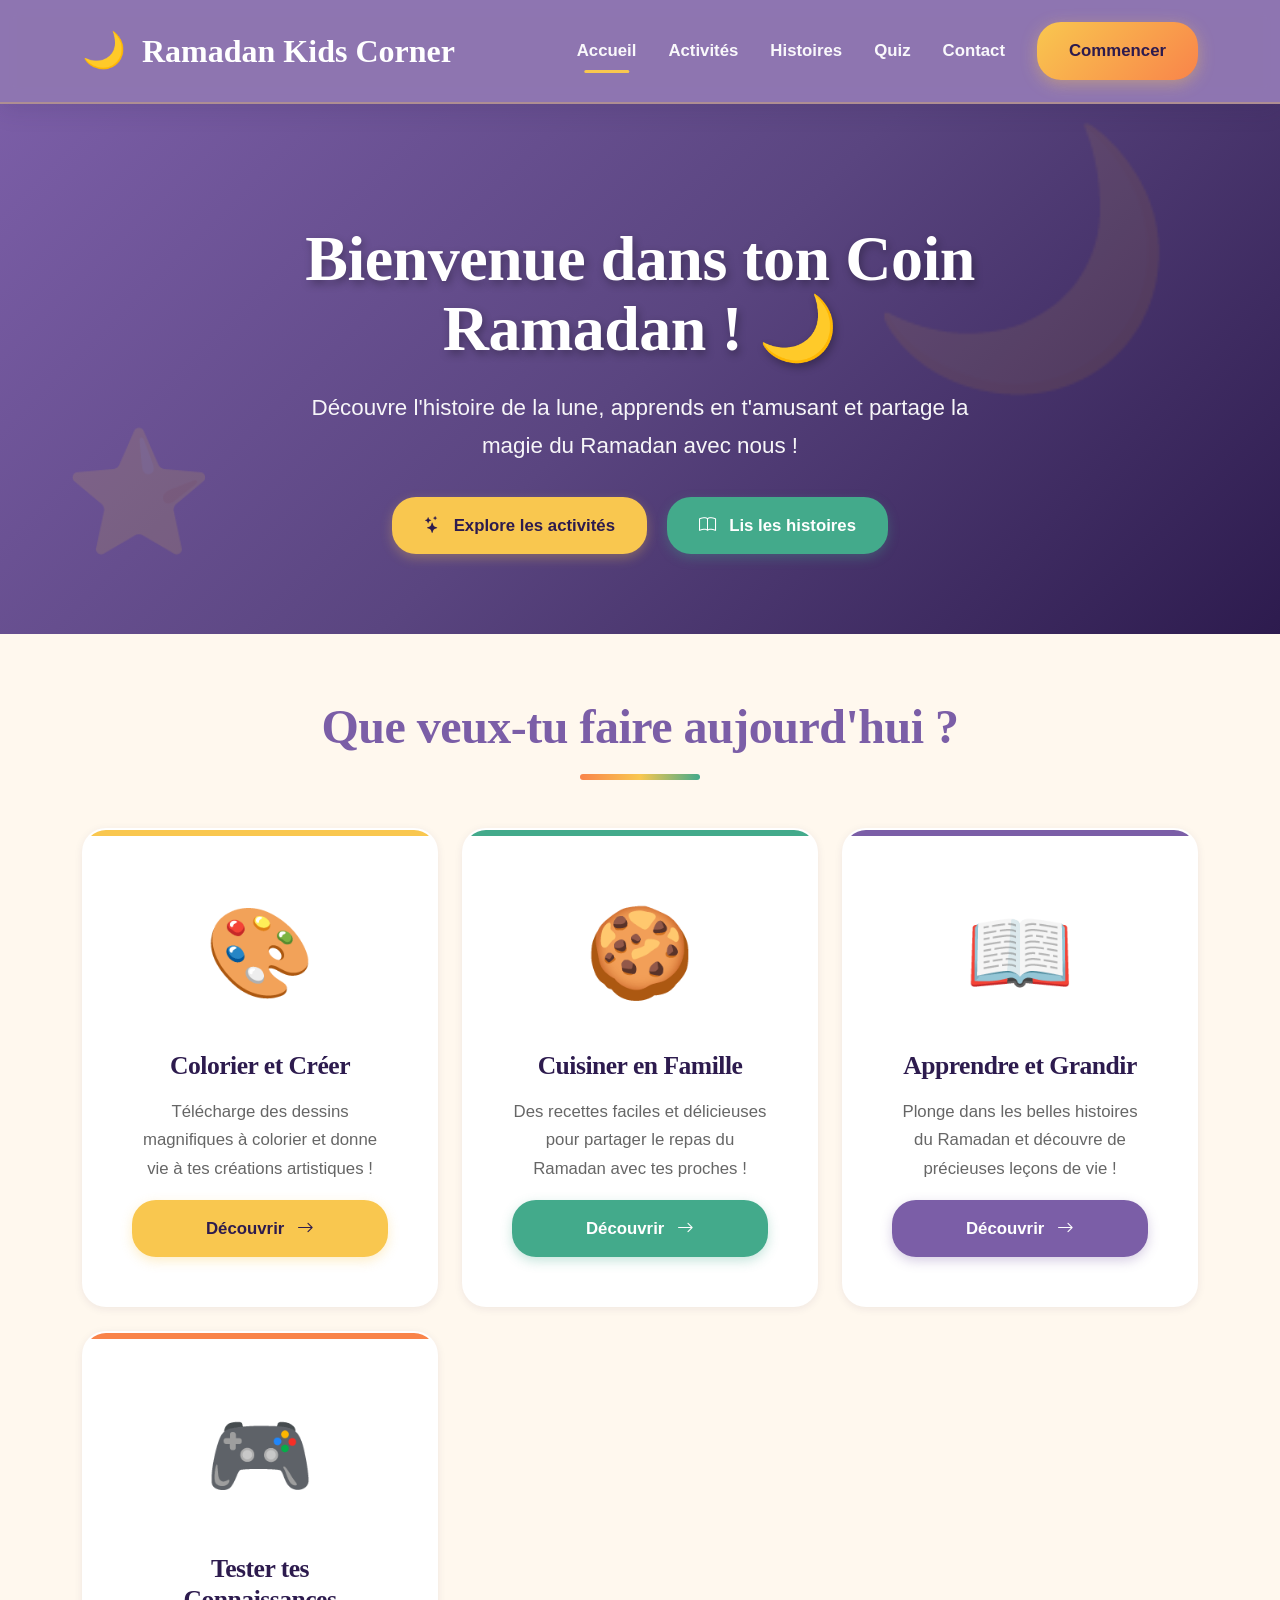
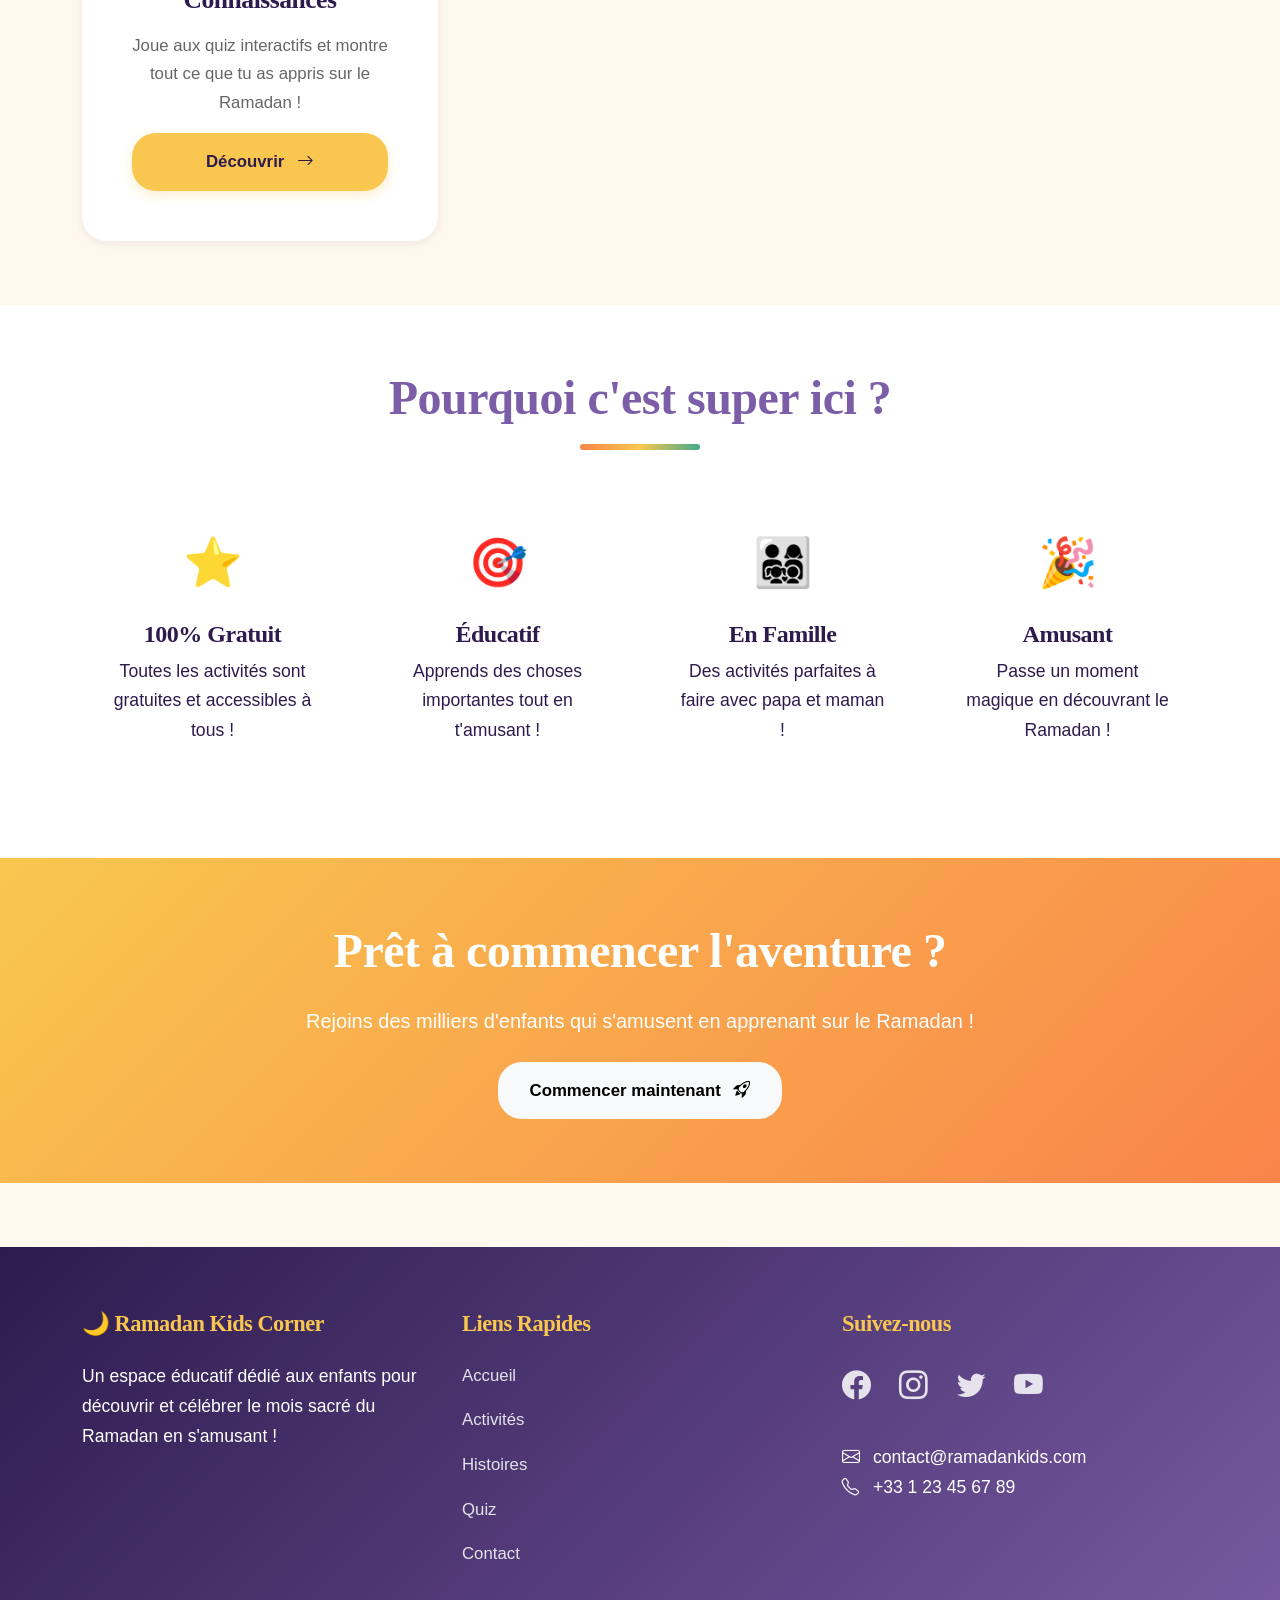
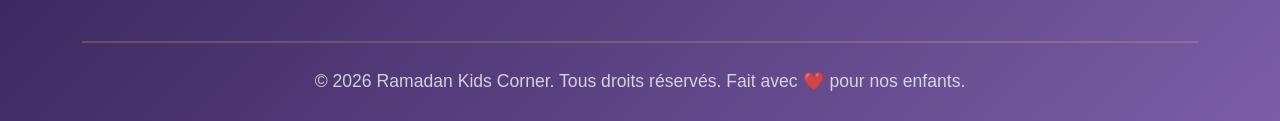
==== index.html @ 495027b8 "first commit" ====
<!DOCTYPE html>
<html lang="fr">
<head>
    <meta charset="UTF-8">
    <meta name="viewport" content="width=device-width, initial-scale=1.0">
    <meta name="description" content="Ramadan Kids Corner - Un espace éducatif pour découvrir le Ramadan en s'amusant !">
    <title>Ramadan Kids Corner - Accueil</title>
    
    <!-- Bootstrap 5 CSS -->
    <link href="https://cdn.jsdelivr.net/npm/bootstrap@5.3.2/dist/css/bootstrap.min.css" rel="stylesheet">
    
    <!-- Bootstrap Icons -->
    <link rel="stylesheet" href="https://cdn.jsdelivr.net/npm/bootstrap-icons@1.11.1/font/bootstrap-icons.css">
    
    <!-- Custom CSS -->
    <link rel="stylesheet" href="assets/css/style.css">
</head>
<body>
    
    <!-- Navigation -->
    <nav class="navbar navbar-expand-lg sticky-top">
        <div class="container">
            <a class="navbar-brand" href="index.html">
                <span>🌙</span> Ramadan Kids Corner
            </a>
            <button class="navbar-toggler" type="button" data-bs-toggle="collapse" data-bs-target="#navbarNav" 
                    aria-controls="navbarNav" aria-expanded="false" aria-label="Toggle navigation">
                <span class="navbar-toggler-icon"></span>
            </button>
            <div class="collapse navbar-collapse" id="navbarNav">
                <ul class="navbar-nav ms-auto align-items-center">
                    <li class="nav-item">
                        <a class="nav-link" href="index.html">Accueil</a>
                    </li>
                    <li class="nav-item">
                        <a class="nav-link" href="activites.html">Activités</a>
                    </li>
                    <li class="nav-item">
                        <a class="nav-link" href="histoires.html">Histoires</a>
                    </li>
                    <li class="nav-item">
                        <a class="nav-link" href="quiz.html">Quiz</a>
                    </li>
                    <li class="nav-item">
                        <a class="nav-link" href="contact.html">Contact</a>
                    </li>
                    <li class="nav-item ms-lg-3">
                        <a href="activites.html" class="btn btn-cta">Commencer</a>
                    </li>
                </ul>
            </div>
        </div>
    </nav>

    <!-- Hero Section -->
    <section class="hero-section">
        <div class="container">
            <div class="row align-items-center">
                <div class="col-lg-8 mx-auto text-center">
                    <h1 class="hero-title">Bienvenue dans ton Coin Ramadan ! 🌙</h1>
                    <p class="hero-subtitle">Découvre l'histoire de la lune, apprends en t'amusant et partage la magie du Ramadan avec nous !</p>
                    <a href="activites.html" class="btn btn-warning btn-lg me-3 mb-3">
                        <i class="bi bi-stars me-2"></i> Explore les activités
                    </a>
                    <a href="histoires.html" class="btn btn-success btn-lg mb-3">
                        <i class="bi bi-book me-2"></i> Lis les histoires
                    </a>
                </div>
            </div>
        </div>
    </section>

    <!-- Main Activities Section -->
    <section class="section">
        <div class="container">
            <h2 class="section-title">Que veux-tu faire aujourd'hui ?</h2>
            
            <div class="row g-4">
                <!-- Activity 1: Colorier -->
                <div class="col-md-4">
                    <div class="activity-card card gold">
                        <span class="icon">🎨</span>
                        <h3>Colorier et Créer</h3>
                        <p>Télécharge des dessins magnifiques à colorier et donne vie à tes créations artistiques !</p>
                        <a href="activites.html#coloriage" class="btn btn-warning mt-3">
                            Découvrir <i class="bi bi-arrow-right ms-2"></i>
                        </a>
                    </div>
                </div>

                <!-- Activity 2: Cuisiner -->
                <div class="col-md-4">
                    <div class="activity-card card green">
                        <span class="icon">🍪</span>
                        <h3>Cuisiner en Famille</h3>
                        <p>Des recettes faciles et délicieuses pour partager le repas du Ramadan avec tes proches !</p>
                        <a href="activites.html#recettes" class="btn btn-success mt-3">
                            Découvrir <i class="bi bi-arrow-right ms-2"></i>
                        </a>
                    </div>
                </div>

                <!-- Activity 3: Apprendre -->
                <div class="col-md-4">
                    <div class="activity-card card purple">
                        <span class="icon">📖</span>
                        <h3>Apprendre et Grandir</h3>
                        <p>Plonge dans les belles histoires du Ramadan et découvre de précieuses leçons de vie !</p>
                        <a href="histoires.html" class="btn btn-primary mt-3">
                            Découvrir <i class="bi bi-arrow-right ms-2"></i>
                        </a>
                    </div>
                </div>

                <!-- Activity 4: Quiz -->
                <div class="col-md-4">
                    <div class="activity-card card orange">
                        <span class="icon">🎮</span>
                        <h3>Tester tes Connaissances</h3>
                        <p>Joue aux quiz interactifs et montre tout ce que tu as appris sur le Ramadan !</p>
                        <a href="quiz.html" class="btn btn-warning mt-3">
                            Découvrir <i class="bi bi-arrow-right ms-2"></i>
                        </a>
                    </div>
                </div>
            </div>
        </div>
    </section>

    <!-- Features Section -->
    <section class="section" style="background-color: white;">
        <div class="container">
            <h2 class="section-title">Pourquoi c'est super ici ?</h2>
            
            <div class="row g-4">
                <div class="col-md-6 col-lg-3">
                    <div class="text-center p-4">
                        <div class="mb-3" style="font-size: 3rem;">⭐</div>
                        <h4>100% Gratuit</h4>
                        <p>Toutes les activités sont gratuites et accessibles à tous !</p>
                    </div>
                </div>
                <div class="col-md-6 col-lg-3">
                    <div class="text-center p-4">
                        <div class="mb-3" style="font-size: 3rem;">🎯</div>
                        <h4>Éducatif</h4>
                        <p>Apprends des choses importantes tout en t'amusant !</p>
                    </div>
                </div>
                <div class="col-md-6 col-lg-3">
                    <div class="text-center p-4">
                        <div class="mb-3" style="font-size: 3rem;">👨‍👩‍👧‍👦</div>
                        <h4>En Famille</h4>
                        <p>Des activités parfaites à faire avec papa et maman !</p>
                    </div>
                </div>
                <div class="col-md-6 col-lg-3">
                    <div class="text-center p-4">
                        <div class="mb-3" style="font-size: 3rem;">🎉</div>
                        <h4>Amusant</h4>
                        <p>Passe un moment magique en découvrant le Ramadan !</p>
                    </div>
                </div>
            </div>
        </div>
    </section>

    <!-- Call to Action -->
    <section class="section" style="background: linear-gradient(135deg, #F9C74F 0%, #F9844A 100%);">
        <div class="container">
            <div class="row">
                <div class="col-lg-8 mx-auto text-center text-white">
                    <h2 class="display-5 fw-bold mb-4">Prêt à commencer l'aventure ?</h2>
                    <p class="lead mb-4">Rejoins des milliers d'enfants qui s'amusent en apprenant sur le Ramadan !</p>
                    <a href="activites.html" class="btn btn-light btn-lg">
                        Commencer maintenant <i class="bi bi-rocket-takeoff ms-2"></i>
                    </a>
                </div>
            </div>
        </div>
    </section>

    <!-- Footer -->
    <footer class="footer">
        <div class="container">
            <div class="row">
                <div class="col-md-4 mb-4">
                    <h5>🌙 Ramadan Kids Corner</h5>
                    <p>Un espace éducatif dédié aux enfants pour découvrir et célébrer le mois sacré du Ramadan en s'amusant !</p>
                </div>
                <div class="col-md-4 mb-4">
                    <h5>Liens Rapides</h5>
                    <a href="index.html">Accueil</a>
                    <a href="activites.html">Activités</a>
                    <a href="histoires.html">Histoires</a>
                    <a href="quiz.html">Quiz</a>
                    <a href="contact.html">Contact</a>
                </div>
                <div class="col-md-4 mb-4">
                    <h5>Suivez-nous</h5>
                    <div class="social-links">
                        <a href="#" aria-label="Facebook"><i class="bi bi-facebook"></i></a>
                        <a href="#" aria-label="Instagram"><i class="bi bi-instagram"></i></a>
                        <a href="#" aria-label="Twitter"><i class="bi bi-twitter"></i></a>
                        <a href="#" aria-label="YouTube"><i class="bi bi-youtube"></i></a>
                    </div>
                    <p class="mt-3">
                        <i class="bi bi-envelope me-2"></i> contact@ramadankids.com<br>
                        <i class="bi bi-telephone me-2"></i> +33 1 23 45 67 89
                    </p>
                </div>
            </div>
            <div class="footer-bottom">
                <p class="mb-0">&copy; 2026 Ramadan Kids Corner. Tous droits réservés. Fait avec ❤️ pour nos enfants.</p>
            </div>
        </div>
    </footer>

    <!-- Bootstrap 5 JS Bundle -->
    <script src="https://cdn.jsdelivr.net/npm/bootstrap@5.3.2/dist/js/bootstrap.bundle.min.js"></script>
    
    <!-- Custom JavaScript -->
    <script src="assets/js/main.js"></script>

</body>
</html>
---- assets/css/style.css ----
/* ===============================================
   🌙 RAMADAN KIDS CORNER - PIXEL-PERFECT CSS
   Senior UI/UX Design - Modern & Joyful
   Design System v2.0 - March 2026
   =============================================== */

/* ===== CSS VARIABLES - JOYFUL RAMADAN PALETTE ===== */
:root {
    /* Primary Colors */
    --color-gold: #F9C74F;
    --color-orange: #F9844A;
    --color-green: #43AA8B;
    --color-purple: #7B5EA7;
    
    /* Neutrals */
    --color-dark: #2d1b4e;
    --color-light: #FFF8EE;
    --color-white: #FFFFFF;
    
    /* Spacing System (8px base) */
    --spacing-xs: 8px;
    --spacing-sm: 16px;
    --spacing-md: 24px;
    --spacing-lg: 32px;
    --spacing-xl: 48px;
    --spacing-xxl: 64px;
    
    /* Border Radius */
    --radius-sm: 12px;
    --radius-md: 24px;
    --radius-lg: 32px;
    --radius-full: 9999px;
    
    /* Shadows */
    --shadow-sm: 0 2px 8px rgba(45, 27, 78, 0.08);
    --shadow-md: 0 4px 16px rgba(45, 27, 78, 0.12);
    --shadow-lg: 0 8px 32px rgba(45, 27, 78, 0.16);
    --shadow-xl: 0 12px 48px rgba(45, 27, 78, 0.24);
    
    /* Transitions */
    --transition-fast: 0.15s cubic-bezier(0.4, 0, 0.2, 1);
    --transition-base: 0.3s cubic-bezier(0.4, 0, 0.2, 1);
    --transition-slow: 0.5s cubic-bezier(0.4, 0, 0.2, 1);
}

/* ===== TYPOGRAPHY - FREDOKA & QUICKSAND ===== */
@import url('https://fonts.googleapis.com/css2?family=Fredoka:wght@400;500;600;700&family=Quicksand:wght@400;500;600;700&display=swap');

* {
    margin: 0;
    padding: 0;
    box-sizing: border-box;
}

body {
    font-family: 'Quicksand', sans-serif;
    color: var(--color-dark);
    background-color: var(--color-light);
    line-height: 1.7;
    font-size: 16px;
    overflow-x: hidden;
}

h1, h2, h3, h4, h5, h6 {
    font-family: 'Fredoka', cursive;
    font-weight: 700;
    line-height: 1.2;
    letter-spacing: -0.5px;
}

h1 { font-size: 3.5rem; }
h2 { font-size: 2.8rem; }
h3 { font-size: 2rem; }
h4 { font-size: 1.5rem; }
h5 { font-size: 1.25rem; }
h6 { font-size: 1.1rem; }

p {
    margin-bottom: var(--spacing-md);
    font-size: 1.1rem;
}

/* ===== NAVIGATION - GLASSMORPHISM EFFECT ===== */
.navbar {
    background: rgba(123, 94, 167, 0.85) !important;
    backdrop-filter: blur(10px) saturate(180%);
    -webkit-backdrop-filter: blur(10px) saturate(180%);
    box-shadow: 0 4px 24px rgba(45, 27, 78, 0.15);
    padding: var(--spacing-sm) 0;
    transition: all var(--transition-base);
    border-bottom: 2px solid rgba(249, 199, 79, 0.3);
}

.navbar.scrolled {
    background: rgba(123, 94, 167, 0.95) !important;
    box-shadow: var(--shadow-lg);
}

.navbar-brand {
    font-family: 'Fredoka', cursive;
    font-size: 2rem;
    font-weight: 700;
    color: var(--color-white) !important;
    display: flex;
    align-items: center;
    gap: var(--spacing-sm);
    transition: var(--transition-base);
}

.navbar-brand:hover {
    transform: scale(1.05);
}

.navbar-brand span {
    font-size: 2.2rem;
    animation: float 3s ease-in-out infinite;
}

.navbar-nav .nav-link {
    color: rgba(255, 255, 255, 0.95) !important;
    font-weight: 600;
    font-size: 1.05rem;
    margin: 0 var(--spacing-xs);
    padding: var(--spacing-sm) var(--spacing-md);
    border-radius: var(--radius-md);
    transition: all var(--transition-base);
    position: relative;
}

.navbar-nav .nav-link::after {
    content: '';
    position: absolute;
    bottom: 8px;
    left: 50%;
    transform: translateX(-50%) scaleX(0);
    width: 60%;
    height: 3px;
    background: var(--color-gold);
    border-radius: var(--radius-full);
    transition: transform var(--transition-base);
}

.navbar-nav .nav-link:hover::after,
.navbar-nav .nav-link.active::after {
    transform: translateX(-50%) scaleX(1);
}

.navbar-nav .nav-link:hover {
    background-color: rgba(255, 255, 255, 0.15);
    color: var(--color-white) !important;
    transform: translateY(-2px);
}

.btn-cta {
    background: linear-gradient(135deg, var(--color-gold) 0%, var(--color-orange) 100%);
    color: var(--color-dark);
    font-weight: 700;
    font-size: 1.05rem;
    padding: var(--spacing-sm) var(--spacing-lg);
    border-radius: var(--radius-full);
    border: none;
    box-shadow: 0 4px 16px rgba(249, 199, 79, 0.4);
    transition: all var(--transition-base);
    min-height: 48px;
}

.btn-cta:hover {
    transform: translateY(-3px) scale(1.05);
    box-shadow: 0 8px 24px rgba(249, 199, 79, 0.6);
    background: linear-gradient(135deg, var(--color-orange) 0%, var(--color-gold) 100%);
}

/* ===== HERO SECTION - GRADIENT BACKGROUND ===== */
.hero-section {
    background: linear-gradient(135deg, #7B5EA7 0%, #5a4580 50%, #2d1b4e 100%);
    color: var(--color-white);
    padding: var(--spacing-xxl) 0;
    padding-top: 120px;
    position: relative;
    overflow: hidden;
}

.hero-section::before {
    content: '🌙';
    position: absolute;
    font-size: 250px;
    opacity: 0.08;
    top: -60px;
    right: 8%;
    animation: float 6s ease-in-out infinite;
    pointer-events: none;
}

.hero-section::after {
    content: '⭐';
    position: absolute;
    font-size: 120px;
    opacity: 0.12;
    bottom: 40px;
    left: 5%;
    animation: twinkle 4s ease-in-out infinite;
    pointer-events: none;
}

.hero-title {
    font-size: 4rem;
    font-weight: 700;
    margin-bottom: var(--spacing-md);
    text-shadow: 2px 4px 8px rgba(0, 0, 0, 0.3);
    line-height: 1.1;
}

.hero-subtitle {
    font-size: 1.4rem;
    margin-bottom: var(--spacing-lg);
    opacity: 0.95;
    font-weight: 500;
    max-width: 700px;
    margin-left: auto;
    margin-right: auto;
}

/* ===== ANIMATIONS ===== */
@keyframes float {
    0%, 100% { transform: translateY(0px) rotate(0deg); }
    50% { transform: translateY(-25px) rotate(5deg); }
}

@keyframes twinkle {
    0%, 100% { opacity: 0.12; transform: scale(1); }
    50% { opacity: 0.25; transform: scale(1.1); }
}

@keyframes slideIn {
    from {
        opacity: 0;
        transform: translateY(30px);
    }
    to {
        opacity: 1;
        transform: translateY(0);
    }
}

/* ===== CARDS - MODERN ELEVATED DESIGN ===== */
.card {
    border: none;
    border-radius: var(--radius-md);
    overflow: hidden;
    transition: all var(--transition-base);
    box-shadow: var(--shadow-md);
    height: 100%;
    background: var(--color-white);
    position: relative;
}

/* Colored bottom border for visual hierarchy */
.card::after {
    content: '';
    position: absolute;
    bottom: 0;
    left: 0;
    right: 0;
    height: 4px;
    background: linear-gradient(90deg, var(--color-purple), var(--color-orange), var(--color-gold));
    opacity: 0;
    transition: opacity var(--transition-base);
}

.card:hover {
    transform: translateY(-8px);
    box-shadow: var(--shadow-xl);
}

.card:hover::after {
    opacity: 1;
}

.card-img-top {
    border-radius: 0;
    height: 220px;
    object-fit: cover;
    transition: transform var(--transition-slow);
}

.card:hover .card-img-top {
    transform: scale(1.08);
}

.card-body {
    padding: var(--spacing-lg);
}

.card-title {
    font-family: 'Fredoka', cursive;
    font-size: 1.5rem;
    color: var(--color-purple);
    margin-bottom: var(--spacing-md);
    font-weight: 700;
}

.card-text {
    font-size: 1.05rem;
    color: #555;
    line-height: 1.6;
    margin-bottom: var(--spacing-md);
}

/* ===== ACTIVITY CARDS - ICON-BASED ===== */
.activity-card {
    text-align: center;
    padding: var(--spacing-xl);
    background: var(--color-white);
    border-radius: var(--radius-md);
    transition: all var(--transition-base);
    box-shadow: var(--shadow-sm);
    position: relative;
    overflow: hidden;
    border: 2px solid transparent;
}

.activity-card::before {
    content: '';
    position: absolute;
    top: 0;
    left: 0;
    right: 0;
    height: 6px;
    transition: height var(--transition-base);
}

.activity-card.gold::before { background: var(--color-gold); }
.activity-card.orange::before { background: var(--color-orange); }
.activity-card.green::before { background: var(--color-green); }
.activity-card.purple::before { background: var(--color-purple); }

.activity-card:hover {
    transform: translateY(-8px) scale(1.02);
    box-shadow: var(--shadow-xl);
}

.activity-card.gold:hover { border-color: var(--color-gold); }
.activity-card.orange:hover { border-color: var(--color-orange); }
.activity-card.green:hover { border-color: var(--color-green); }
.activity-card.purple:hover { border-color: var(--color-purple); }

.activity-card:hover::before {
    height: 100%;
    opacity: 0.08;
}

.activity-card .icon {
    font-size: 5.5rem;
    margin-bottom: var(--spacing-md);
    display: block;
    animation: float 4s ease-in-out infinite;
}

.activity-card h3 {
    font-size: 1.6rem;
    color: var(--color-dark);
    margin-bottom: var(--spacing-sm);
}

.activity-card p {
    font-size: 1.05rem;
    color: #666;
    margin-bottom: 0;
}

/* ===== BADGES - COLORFUL LABELS ===== */
.badge {
    font-family: 'Quicksand', sans-serif;
    font-weight: 700;
    padding: var(--spacing-sm) var(--spacing-md);
    border-radius: var(--radius-full);
    font-size: 0.95rem;
    letter-spacing: 0.5px;
    box-shadow: var(--shadow-sm);
}

.badge-green {
    background-color: var(--color-green);
    color: var(--color-white);
}

.badge-orange {
    background-color: var(--color-orange);
    color: var(--color-white);
}

.badge-purple {
    background-color: var(--color-purple);
    color: var(--color-white);
}

.badge-gold {
    background-color: var(--color-gold);
    color: var(--color-dark);
}

/* ===== BUTTONS - LARGE & ACCESSIBLE ===== */
.btn {
    border-radius: var(--radius-md);
    min-height: 52px;
    padding: var(--spacing-sm) var(--spacing-lg);
    font-weight: 700;
    font-family: 'Quicksand', sans-serif;
    font-size: 1.05rem;
    transition: all var(--transition-base);
    border: none;
    position: relative;
    overflow: hidden;
}

.btn::before {
    content: '';
    position: absolute;
    top: 50%;
    left: 50%;
    width: 0;
    height: 0;
    border-radius: 50%;
    background: rgba(255, 255, 255, 0.3);
    transform: translate(-50%, -50%);
    transition: width 0.6s, height 0.6s;
}

.btn:hover::before {
    width: 300px;
    height: 300px;
}

.btn-primary {
    background-color: var(--color-purple);
    color: var(--color-white);
    box-shadow: 0 4px 12px rgba(123, 94, 167, 0.3);
}

.btn-primary:hover {
    background-color: #6a4e96;
    transform: translateY(-3px);
    box-shadow: 0 8px 24px rgba(123, 94, 167, 0.5);
}

.btn-success {
    background-color: var(--color-green);
    color: var(--color-white);
    box-shadow: 0 4px 12px rgba(67, 170, 139, 0.3);
}

.btn-success:hover {
    background-color: #3a9378;
    transform: translateY(-3px);
    box-shadow: 0 8px 24px rgba(67, 170, 139, 0.5);
}

.btn-warning {
    background-color: var(--color-gold);
    color: var(--color-dark);
    box-shadow: 0 4px 12px rgba(249, 199, 79, 0.3);
}

.btn-warning:hover {
    background-color: #f7b82d;
    transform: translateY(-3px);
    box-shadow: 0 8px 24px rgba(249, 199, 79, 0.5);
}

.btn-secondary {
    background-color: #e0e0e0;
    color: var(--color-dark);
}

.btn-secondary:hover {
    background-color: #d0d0d0;
    transform: translateY(-3px);
}

/* ===== ACCORDION - ENHANCED STORYTELLING ===== */
.accordion-button {
    font-family: 'Fredoka', cursive;
    font-weight: 700;
    font-size: 1.2rem;
    border-radius: var(--radius-md) !important;
    background-color: var(--color-white);
    color: var(--color-purple);
    padding: var(--spacing-md) var(--spacing-lg);
    box-shadow: var(--shadow-sm);
    border: 2px solid transparent;
    transition: all var(--transition-base);
}

.accordion-button:hover {
    border-color: var(--color-purple);
    transform: translateX(4px);
}

.accordion-button:not(.collapsed) {
    background: linear-gradient(135deg, var(--color-purple) 0%, #6a4e96 100%);
    color: var(--color-white);
    box-shadow: var(--shadow-md);
}

.accordion-button:focus {
    box-shadow: 0 0 0 0.25rem rgba(123, 94, 167, 0.25);
}

.accordion-item {
    border: none;
    border-radius: var(--radius-md);
    margin-bottom: var(--spacing-md);
    overflow: hidden;
    box-shadow: var(--shadow-sm);
    transition: all var(--transition-base);
}

.accordion-item:hover {
    box-shadow: var(--shadow-md);
}

.accordion-body {
    font-size: 1.1rem;
    line-height: 1.8;
    padding: var(--spacing-lg);
    background: var(--color-white);
}

/* ===== FORMS - CONTACT PAGE WITH THICK BORDERS ===== */
.form-control {
    border-radius: var(--radius-md);
    border: 3px solid #e0e0e0;
    padding: var(--spacing-md) var(--spacing-md);
    font-family: 'Quicksand', sans-serif;
    font-size: 1.05rem;
    min-height: 56px;
    transition: all var(--transition-base);
    background-color: var(--color-white);
}

.form-control:hover {
    border-color: #c0c0c0;
}

.form-control:focus {
    border-color: var(--color-purple);
    box-shadow: 0 0 0 4px rgba(123, 94, 167, 0.15);
    background-color: var(--color-white);
    outline: none;
}

.form-control.is-valid {
    border-color: var(--color-green);
}

.form-control.is-valid:focus {
    box-shadow: 0 0 0 4px rgba(67, 170, 139, 0.15);
}

.form-control.is-invalid {
    border-color: #dc3545;
}

.form-control.is-invalid:focus {
    box-shadow: 0 0 0 4px rgba(220, 53, 69, 0.15);
}

textarea.form-control {
    min-height: 150px;
    resize: vertical;
}

.form-label {
    font-weight: 700;
    font-size: 1.1rem;
    margin-bottom: var(--spacing-sm);
    color: var(--color-dark);
}

/* ===== FOOTER - GRADIENT DESIGN ===== */
.footer {
    background: linear-gradient(135deg, var(--color-dark) 0%, var(--color-purple) 100%);
    color: var(--color-white);
    padding: var(--spacing-xxl) 0 var(--spacing-md);
    margin-top: var(--spacing-xxl);
}

.footer h5 {
    color: var(--color-gold);
    margin-bottom: var(--spacing-md);
    font-size: 1.4rem;
    font-weight: 700;
}

.footer a {
    color: rgba(255, 255, 255, 0.85);
    text-decoration: none;
    transition: all var(--transition-base);
    display: block;
    margin-bottom: var(--spacing-sm);
    font-size: 1.05rem;
}

.footer a:hover {
    color: var(--color-gold);
    transform: translateX(8px);
}

.footer .social-links a {
    display: inline-block;
    margin-right: var(--spacing-md);
    font-size: 1.8rem;
    transform: translateX(0);
}

.footer .social-links a:hover {
    transform: translateY(-4px) scale(1.2);
}

.footer-bottom {
    border-top: 2px solid rgba(249, 199, 79, 0.2);
    margin-top: var(--spacing-lg);
    padding-top: var(--spacing-md);
    text-align: center;
    color: rgba(255, 255, 255, 0.75);
    font-size: 1.05rem;
}

/* ===== BACK TO TOP BUTTON ===== */
#backToTop {
    position: fixed;
    bottom: var(--spacing-lg);
    right: var(--spacing-lg);
    width: 60px;
    height: 60px;
    background: linear-gradient(135deg, var(--color-gold), var(--color-orange));
    color: var(--color-dark);
    border: none;
    border-radius: 50%;
    font-size: 1.8rem;
    cursor: pointer;
    box-shadow: var(--shadow-lg);
    transition: all var(--transition-base);
    opacity: 0;
    visibility: hidden;
    z-index: 1000;
    display: flex;
    align-items: center;
    justify-content: center;
}

#backToTop.show {
    opacity: 1;
    visibility: visible;
    animation: slideIn 0.3s ease-out;
}

#backToTop:hover {
    transform: translateY(-6px) scale(1.1);
    box-shadow: var(--shadow-xl);
}

/* ===== SECTION SPACING & TITLES ===== */
.section {
    padding: var(--spacing-xxl) 0;
}

.section-title {
    font-size: 3rem;
    color: var(--color-purple);
    margin-bottom: var(--spacing-xl);
    text-align: center;
    position: relative;
    padding-bottom: var(--spacing-md);
}

.section-title::after {
    content: '';
    position: absolute;
    bottom: 0;
    left: 50%;
    transform: translateX(-50%);
    width: 120px;
    height: 6px;
    background: linear-gradient(90deg, var(--color-orange), var(--color-gold), var(--color-green));
    border-radius: var(--radius-full);
}

/* Icon before section titles */
.section-title::before {
    margin-right: var(--spacing-sm);
}

/* ===== RESPONSIVE IMAGES ===== */
img {
    border-radius: var(--radius-md);
    max-width: 100%;
    height: auto;
}

/* ===== MAP CONTAINER ===== */
.map-container {
    border-radius: var(--radius-md);
    overflow: hidden;
    box-shadow: var(--shadow-lg);
    border: 4px solid var(--color-white);
}

.map-container iframe {
    width: 100%;
    height: 450px;
    border: none;
}

/* ===== UTILITIES ===== */
.text-gradient {
    background: linear-gradient(135deg, var(--color-purple), var(--color-orange));
    -webkit-background-clip: text;
    -webkit-text-fill-color: transparent;
    background-clip: text;
}

/* ===== RESPONSIVE DESIGN ===== */
@media (max-width: 992px) {
    :root {
        --spacing-xxl: 48px;
    }
    
    h1 { font-size: 3rem; }
    h2 { font-size: 2.3rem; }
    
    .section-title {
        font-size: 2.5rem;
    }
}

@media (max-width: 768px) {
    :root {
        --spacing-xl: 32px;
        --spacing-xxl: 40px;
    }
    
    h1 { font-size: 2.5rem; }
    h2 { font-size: 2rem; }
    
    .hero-title {
        font-size: 2.8rem;
    }
    
    .hero-subtitle {
        font-size: 1.2rem;
    }
    
    .section-title {
        font-size: 2rem;
    }
    
    .navbar-brand {
        font-size: 1.6rem;
    }
    
    .activity-card {
        padding: var(--spacing-lg);
    }
    
    .activity-card .icon {
        font-size: 4rem;
    }
    
    .card-body {
        padding: var(--spacing-md);
    }
}

@media (max-width: 576px) {
    h1 { font-size: 2rem; }
    
    .hero-title {
        font-size: 2.2rem;
    }
    
    .hero-subtitle {
        font-size: 1.1rem;
    }
    
    .section-title {
        font-size: 1.8rem;
    }
    
    .activity-card .icon {
        font-size: 3.5rem;
    }
    
    .btn {
        min-height: 48px;
        padding: var(--spacing-sm) var(--spacing-md);
    }
    
    #backToTop {
        width: 50px;
        height: 50px;
        font-size: 1.5rem;
        bottom: var(--spacing-md);
        right: var(--spacing-md);
    }
}

/* ===== ACCESSIBILITY ===== */
@media (prefers-reduced-motion: reduce) {
    *,
    *::before,
    *::after {
        animation-duration: 0.01ms !important;
        animation-iteration-count: 1 !important;
        transition-duration: 0.01ms !important;
    }
}

/* ===== PRINT STYLES ===== */
@media print {
    .navbar,
    .footer,
    #backToTop,
    .btn {
        display: none !important;
    }
    
    body {
        background-color: white;
    }
    
    .card {
        break-inside: avoid;
    }
}
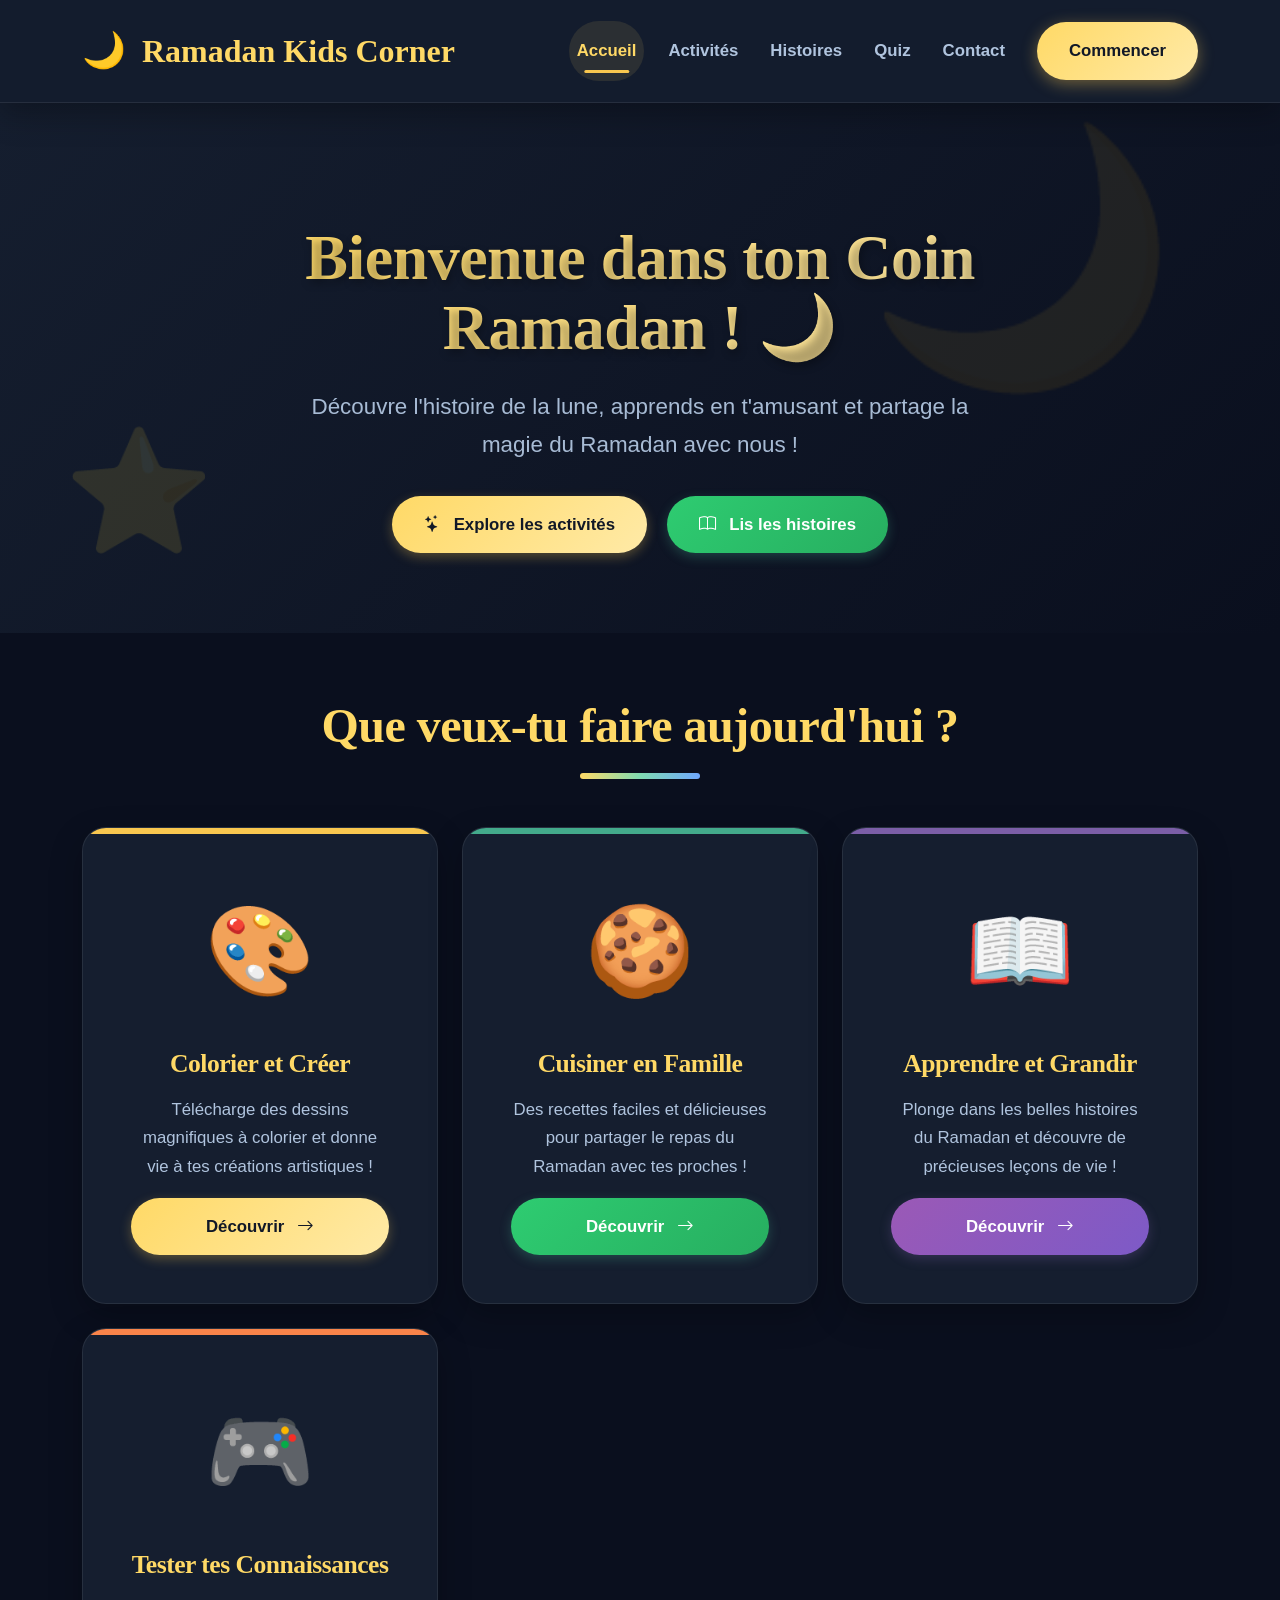
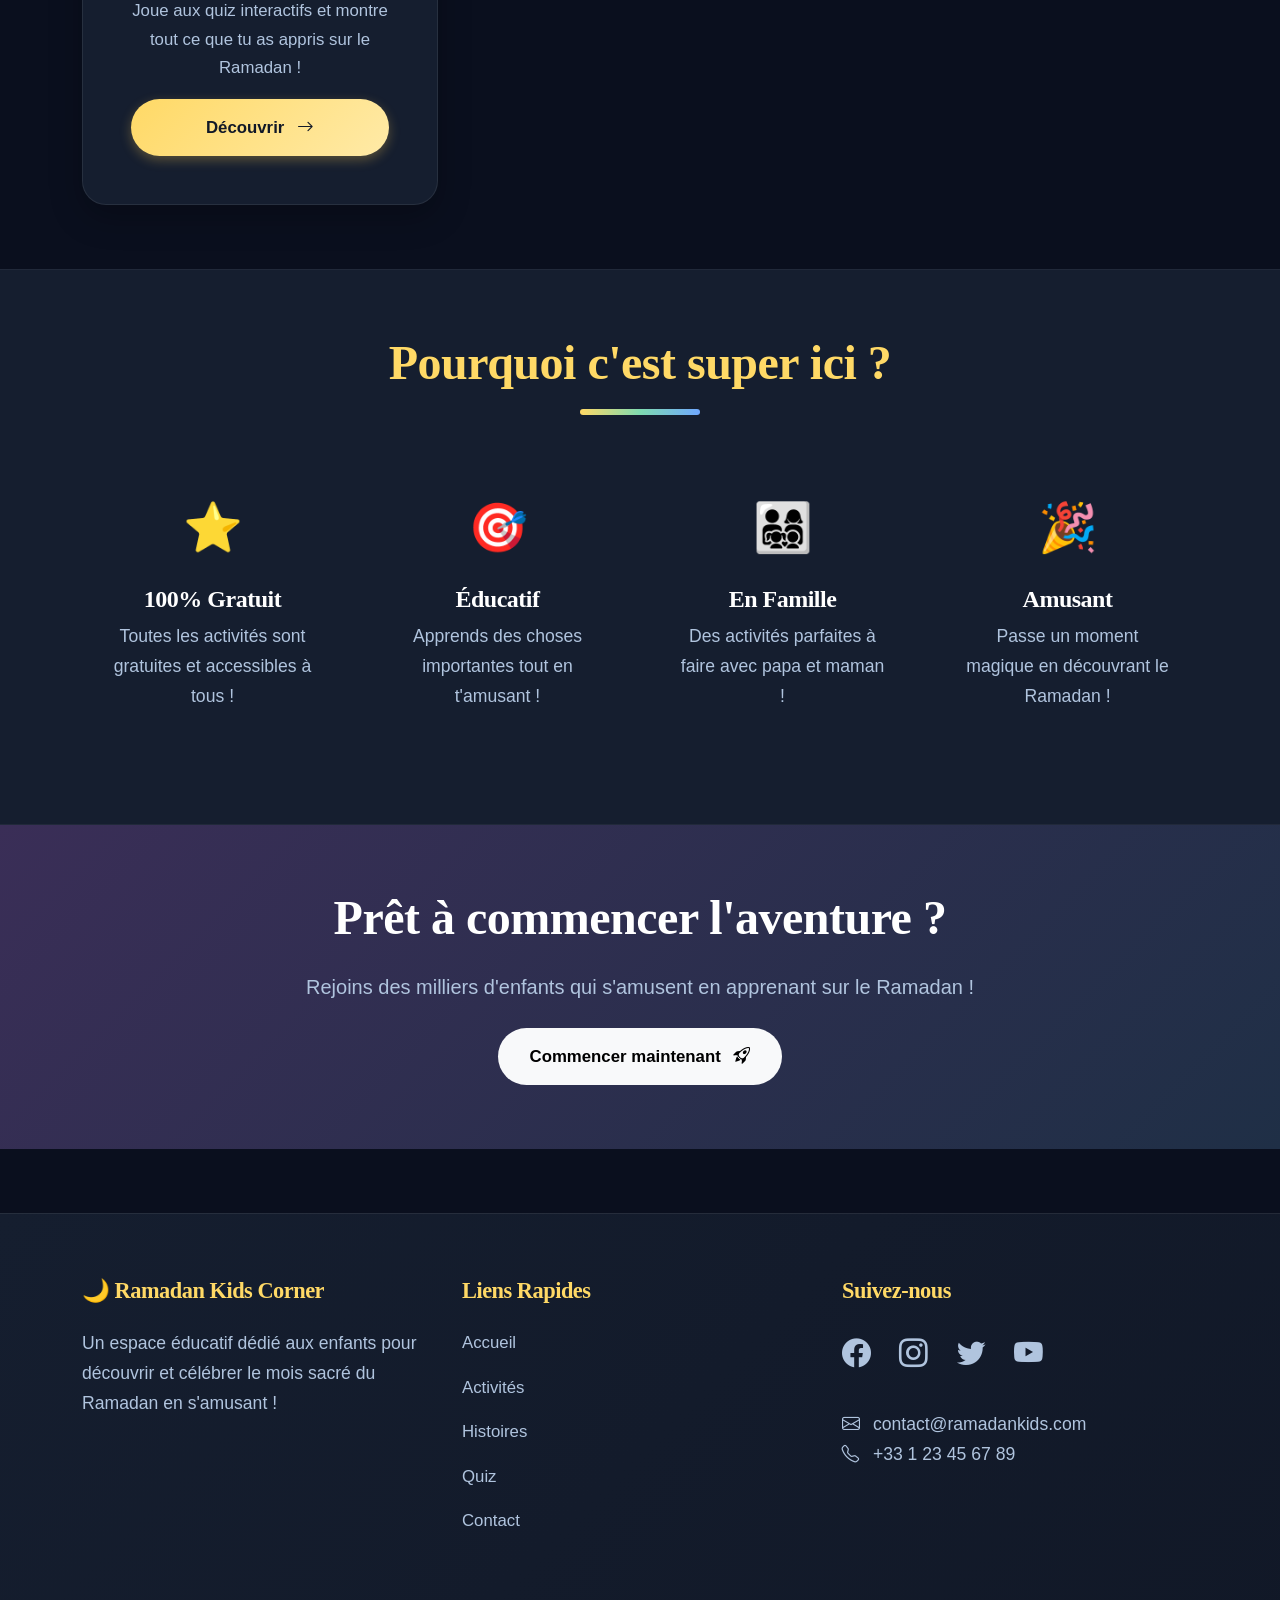
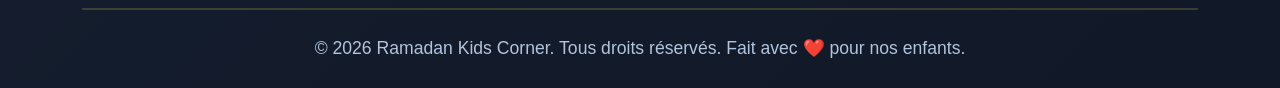
==== commit 8ed82d75: "second commit" ====
--- a/index.html
+++ b/index.html
@@ -14,11 +14,12 @@
     
     <!-- Custom CSS -->
     <link rel="stylesheet" href="assets/css/style.css">
+    <link rel="stylesheet" href="assets/css/theme-modern.css">
 </head>
 <body>
     
     <!-- Navigation -->
-    <nav class="navbar navbar-expand-lg sticky-top">
+    <nav class="navbar navbar-expand-lg sticky-top navbar-modern">
         <div class="container">
             <a class="navbar-brand" href="index.html">
                 <span>🌙</span> Ramadan Kids Corner
@@ -128,7 +129,7 @@
     </section>
 
     <!-- Features Section -->
-    <section class="section" style="background-color: white;">
+    <section class="section surface-panel">
         <div class="container">
             <h2 class="section-title">Pourquoi c'est super ici ?</h2>
             
@@ -166,7 +167,7 @@
     </section>
 
     <!-- Call to Action -->
-    <section class="section" style="background: linear-gradient(135deg, #F9C74F 0%, #F9844A 100%);">
+    <section class="section cta-gradient-section">
         <div class="container">
             <div class="row">
                 <div class="col-lg-8 mx-auto text-center text-white">
--- a/assets/css/theme-modern.css
+++ b/assets/css/theme-modern.css
@@ -0,0 +1,352 @@
+/* ===============================================
+   Ramadan Kids Corner - Modern Dark Theme
+   Applied across site pages (except inline custom history page)
+   =============================================== */
+
+:root {
+    --dark-bg: #0A0F1E;
+    --dark-surface: #151E2F;
+    --dark-surface-2: #1E2A3A;
+    --gold: #FFD966;
+    --gold-light: #FFEAA7;
+    --emerald: #2ECC71;
+    --emerald-dark: #27AE60;
+    --coral: #FF6B6B;
+    --purple: #9B59B6;
+    --text-primary: #FFFFFF;
+    --text-secondary: #B0C4DE;
+    --text-muted: #8A9DB0;
+}
+
+body {
+    background: var(--dark-bg);
+    color: var(--text-primary);
+}
+
+h1, h2, h3, h4, h5, h6 {
+    color: var(--text-primary);
+}
+
+p,
+small,
+li,
+label,
+.lead {
+    color: var(--text-secondary);
+}
+
+/* Navbar */
+.navbar,
+.navbar.navbar-modern {
+    background: rgba(21, 30, 47, 0.92) !important;
+    backdrop-filter: blur(10px);
+    -webkit-backdrop-filter: blur(10px);
+    border-bottom: 1px solid rgba(255, 255, 255, 0.08);
+    box-shadow: 0 10px 30px rgba(0, 0, 0, 0.3);
+}
+
+.navbar-brand {
+    color: var(--gold) !important;
+}
+
+.navbar-nav .nav-link {
+    color: var(--text-secondary) !important;
+    border-radius: 50px;
+}
+
+.navbar-nav .nav-link:hover,
+.navbar-nav .nav-link.active {
+    color: var(--gold) !important;
+    background: rgba(255, 217, 102, 0.1);
+}
+
+.btn-cta {
+    background: linear-gradient(135deg, var(--gold), var(--gold-light));
+    color: #111827;
+    border-radius: 50px;
+}
+
+.btn-cta:hover {
+    color: #111827;
+    box-shadow: 0 10px 20px rgba(255, 217, 102, 0.3);
+}
+
+/* Hero */
+.hero-section {
+    background: linear-gradient(135deg, var(--dark-surface), var(--dark-bg));
+}
+
+.hero-title {
+    background: linear-gradient(135deg, var(--gold), var(--gold-light));
+    -webkit-background-clip: text;
+    background-clip: text;
+    -webkit-text-fill-color: transparent;
+}
+
+.hero-subtitle {
+    color: var(--text-secondary);
+}
+
+/* Sections */
+.section {
+    background: transparent;
+}
+
+.surface-panel {
+    background: var(--dark-surface);
+    border-top: 1px solid rgba(255, 255, 255, 0.05);
+    border-bottom: 1px solid rgba(255, 255, 255, 0.05);
+}
+
+.cta-gradient-section {
+    background: linear-gradient(135deg, #3A2E57 0%, #1F2F46 100%);
+}
+
+.cta-gradient-section .lead,
+.cta-gradient-section p {
+    color: var(--text-secondary) !important;
+}
+
+.section-title {
+    color: var(--gold);
+}
+
+.section-title::after {
+    background: linear-gradient(90deg, var(--gold), #7FDBB1, #6FA8FF);
+}
+
+/* Cards */
+.card,
+.activity-card,
+.quiz-card,
+.stat-box,
+.quiz-features,
+.feature-item {
+    background: var(--dark-surface) !important;
+    border: 1px solid rgba(255, 255, 255, 0.08) !important;
+    box-shadow: 0 12px 32px rgba(0, 0, 0, 0.25);
+}
+
+.card-title,
+.quiz-card-title,
+.feature-item h4,
+.stat-box h3,
+.activity-card h3 {
+    color: var(--gold) !important;
+}
+
+.card-text,
+.quiz-card-description,
+.feature-item p,
+.stat-box p,
+.activity-card p,
+.quiz-questions {
+    color: var(--text-secondary) !important;
+}
+
+.card:hover,
+.activity-card:hover,
+.quiz-card:hover {
+    border-color: rgba(255, 217, 102, 0.45) !important;
+}
+
+/* Buttons */
+.btn {
+    border-radius: 50px;
+}
+
+.btn-primary {
+    background: linear-gradient(135deg, var(--purple), #7D5AC7);
+    color: var(--text-primary);
+}
+
+.btn-success {
+    background: linear-gradient(135deg, var(--emerald), var(--emerald-dark));
+}
+
+.btn-warning {
+    background: linear-gradient(135deg, var(--gold), var(--gold-light));
+    color: #111827;
+}
+
+.btn-secondary {
+    background: #2A3348;
+    color: var(--text-primary);
+}
+
+/* Forms */
+.form-control,
+.form-select {
+    background: var(--dark-surface-2) !important;
+    border: 2px solid rgba(255, 255, 255, 0.16) !important;
+    color: var(--text-primary) !important;
+}
+
+.form-control::placeholder {
+    color: var(--text-muted);
+}
+
+.form-control:focus,
+.form-select:focus {
+    border-color: var(--gold) !important;
+    box-shadow: 0 0 0 0.25rem rgba(255, 217, 102, 0.2) !important;
+}
+
+label.form-label,
+.form-label {
+    color: var(--text-primary);
+}
+
+/* Accordion */
+.accordion-item {
+    background: var(--dark-surface);
+    border: 1px solid rgba(255, 255, 255, 0.08);
+}
+
+.accordion-button {
+    background: var(--dark-surface-2);
+    color: var(--text-primary);
+}
+
+.accordion-button:not(.collapsed) {
+    background: linear-gradient(135deg, #3A2E57, #2B3E55);
+    color: var(--gold);
+}
+
+.accordion-body {
+    background: var(--dark-surface);
+    color: var(--text-secondary);
+}
+
+/* Modal */
+.modal-content {
+    background: var(--dark-surface);
+    color: var(--text-primary);
+    border: 1px solid rgba(255, 255, 255, 0.1);
+}
+
+.modal-body,
+.modal-body li,
+.modal-body p,
+.modal-body ol,
+.modal-body ul {
+    color: var(--text-secondary);
+}
+
+.modal-footer {
+    border-top-color: rgba(255, 255, 255, 0.08);
+}
+
+/* Footer */
+.footer,
+.footer-modern {
+    background: linear-gradient(135deg, var(--dark-surface) 0%, #111827 100%);
+    border-top: 1px solid rgba(255, 255, 255, 0.08);
+}
+
+.footer h5 {
+    color: var(--gold);
+}
+
+.footer a,
+.footer p,
+.footer-bottom {
+    color: var(--text-secondary);
+}
+
+.footer a:hover {
+    color: var(--gold);
+}
+
+/* Misc */
+img {
+    border-radius: 20px;
+}
+
+.alert-info {
+    background: rgba(111, 168, 255, 0.12);
+    color: var(--text-secondary);
+    border-color: rgba(111, 168, 255, 0.35);
+}
+
+/* Contact layout fixes */
+body.contact-page .contact-column .card {
+    height: auto !important;
+}
+
+body.contact-page .contact-column {
+    display: block;
+}
+
+/* Contact page */
+.contact-highlight-card {
+    background: linear-gradient(135deg, #3A2E57 0%, #23364B 100%) !important;
+    border: 1px solid rgba(255, 217, 102, 0.25) !important;
+}
+
+.contact-highlight-card h3,
+.contact-highlight-card h5 {
+    color: var(--gold) !important;
+}
+
+.contact-detail p {
+    margin-bottom: 0;
+    color: var(--text-secondary);
+}
+
+.contact-detail a {
+    color: var(--text-primary);
+    text-decoration: none;
+}
+
+.contact-detail a:hover {
+    color: var(--gold);
+}
+
+.contact-social-grid {
+    display: grid;
+    grid-template-columns: repeat(2, minmax(0, 1fr));
+    gap: 12px;
+}
+
+.social-link-btn {
+    min-width: 120px;
+    border: none;
+    color: #fff;
+    font-weight: 700;
+}
+
+.social-link-btn:hover {
+    color: #fff;
+    transform: translateY(-3px);
+}
+
+.social-facebook {
+    background: linear-gradient(135deg, #1877F2, #0D5FCC);
+}
+
+.social-instagram {
+    background: linear-gradient(135deg, #F58529, #DD2A7B, #8134AF);
+}
+
+.social-twitter {
+    background: linear-gradient(135deg, #1DA1F2, #0D8BD9);
+}
+
+.social-youtube {
+    background: linear-gradient(135deg, #FF0000, #CC0000);
+}
+
+.location-card h3 {
+    color: var(--gold) !important;
+}
+
+.location-actions .btn {
+    font-weight: 700;
+}
+
+@media (max-width: 576px) {
+    .contact-social-grid {
+        grid-template-columns: 1fr;
+    }
+}
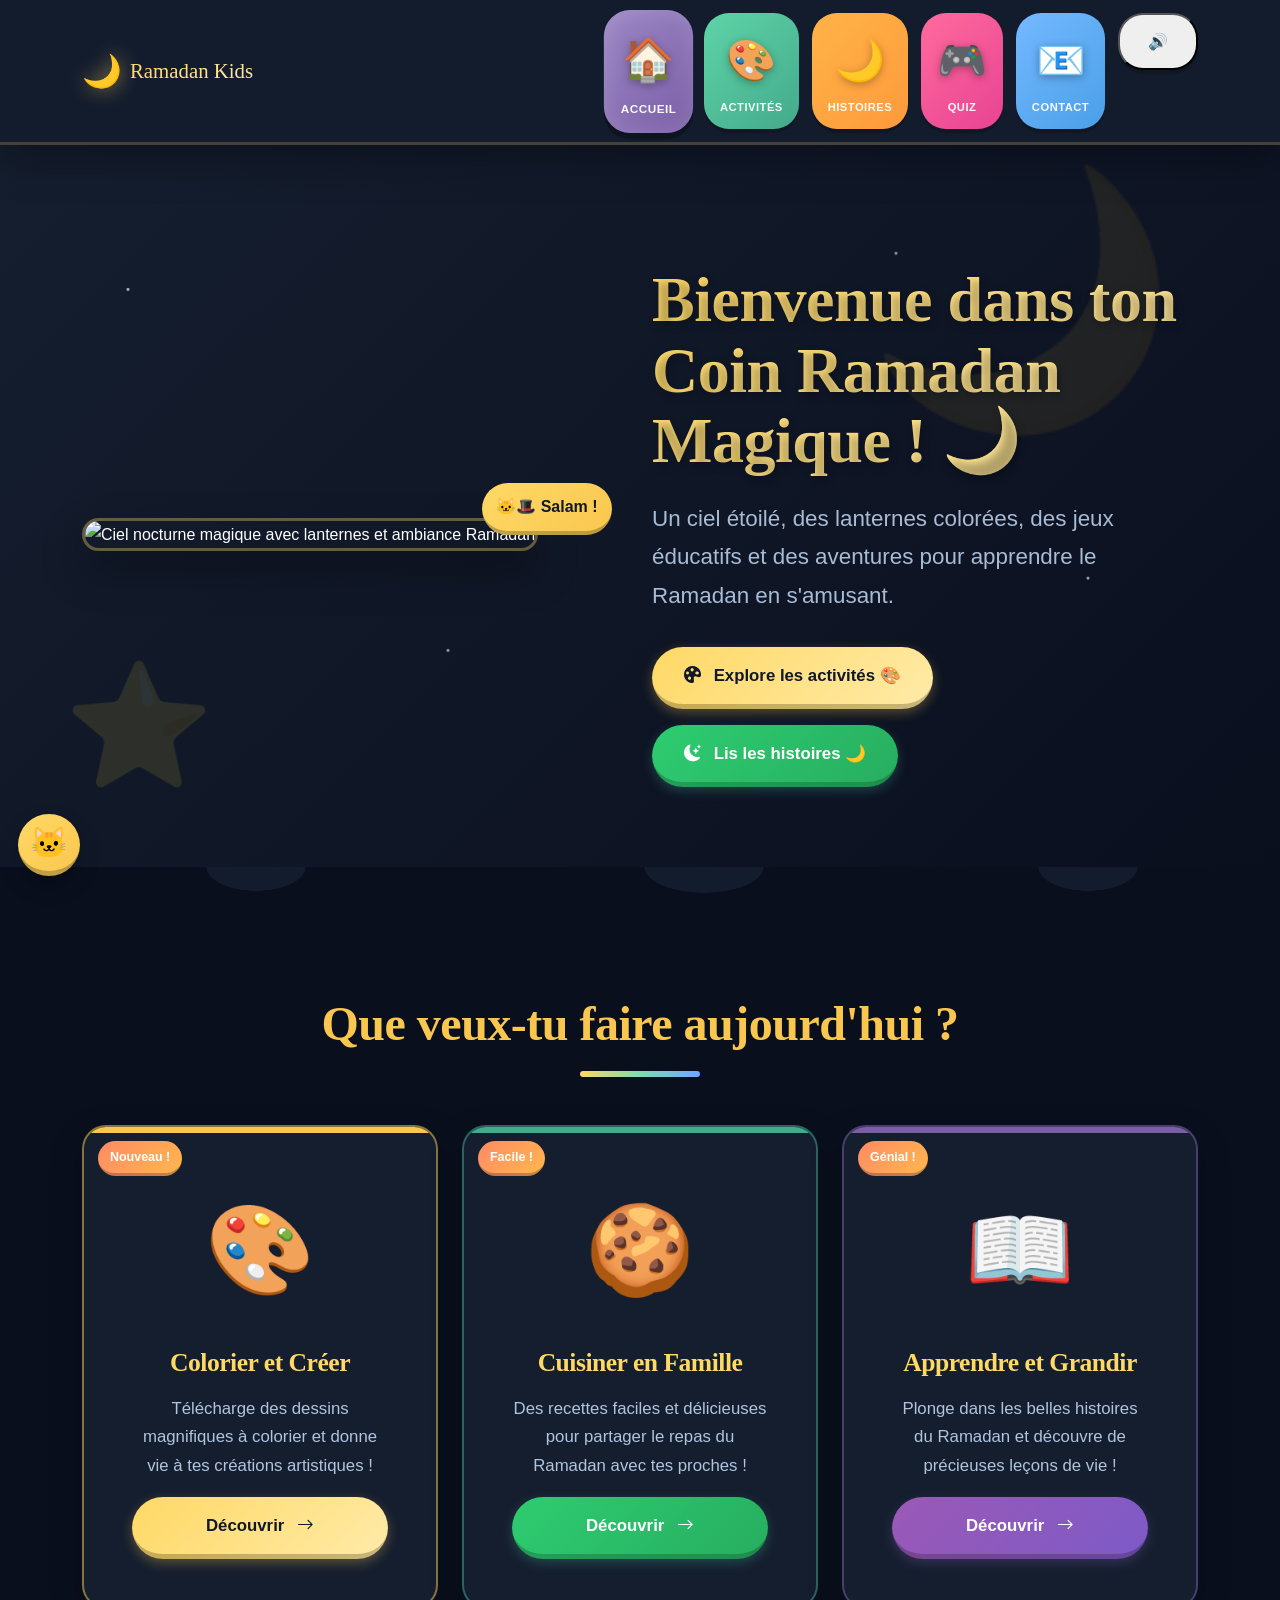
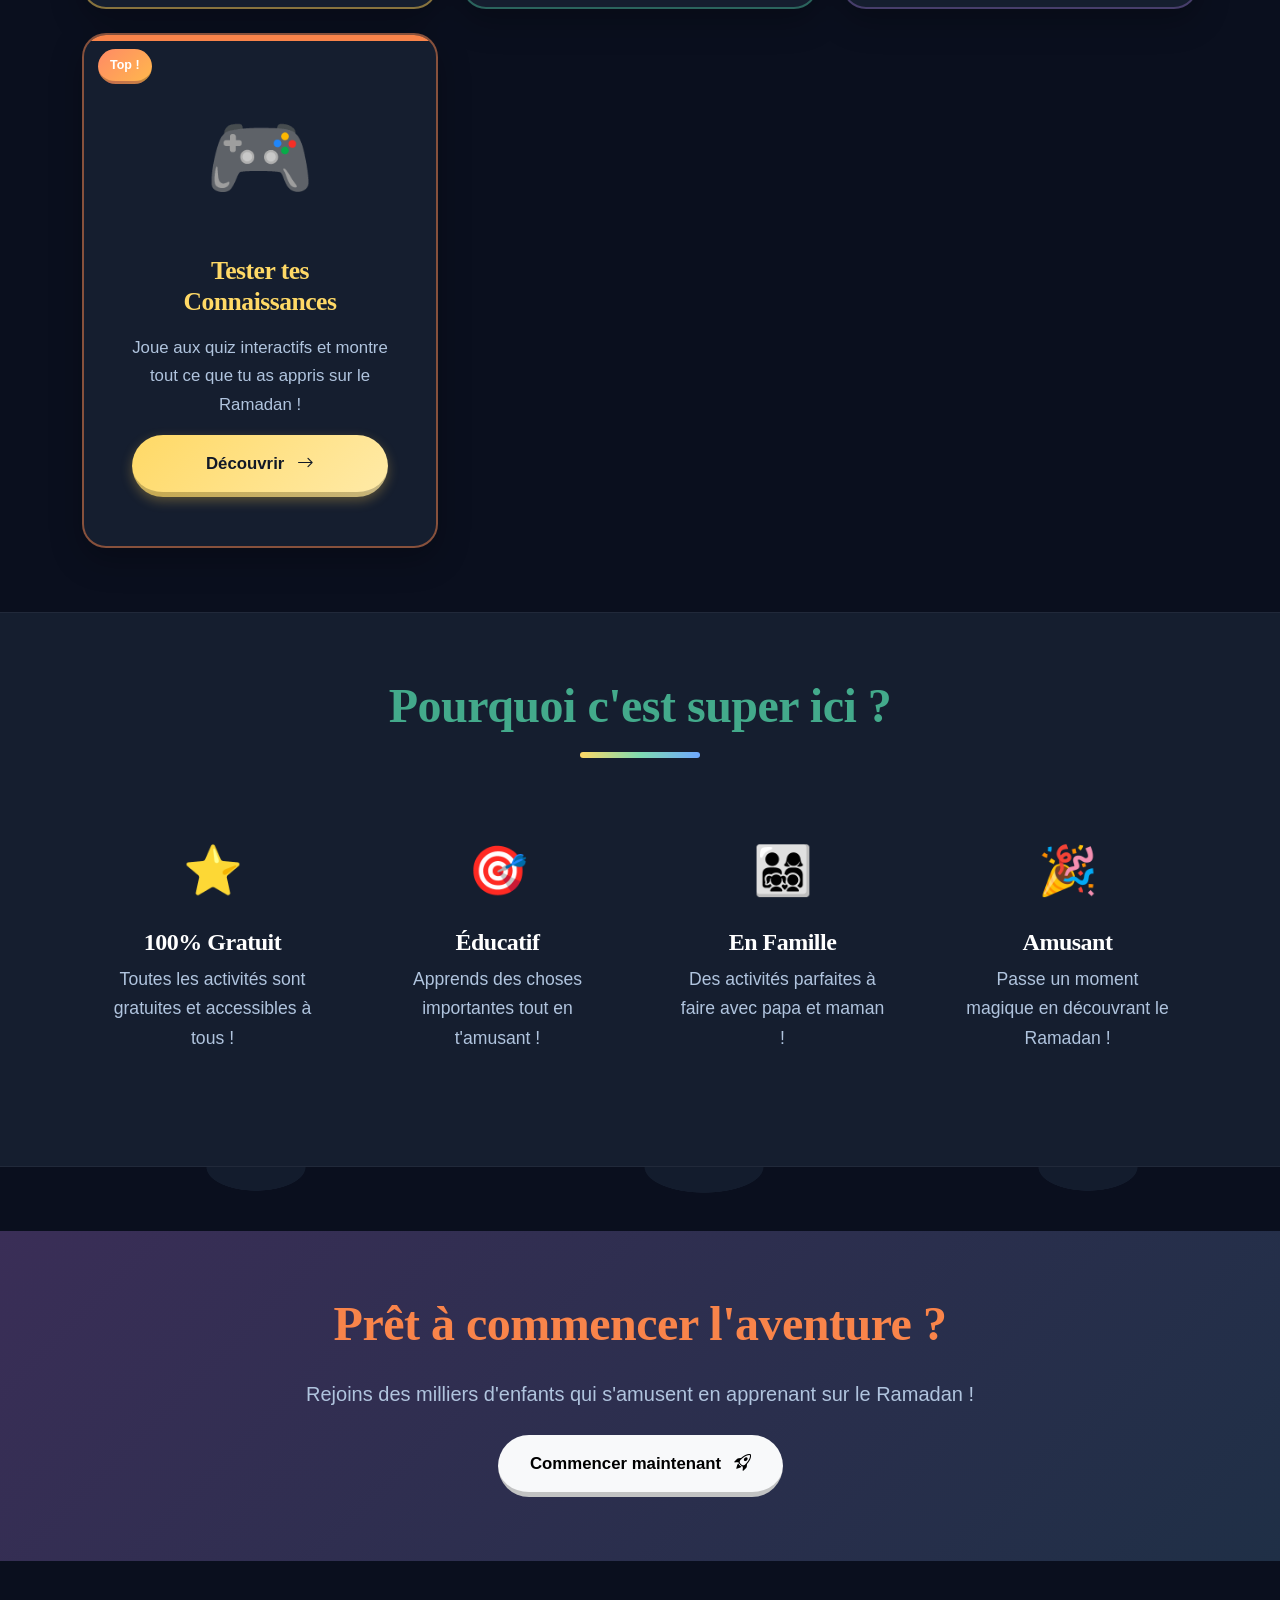
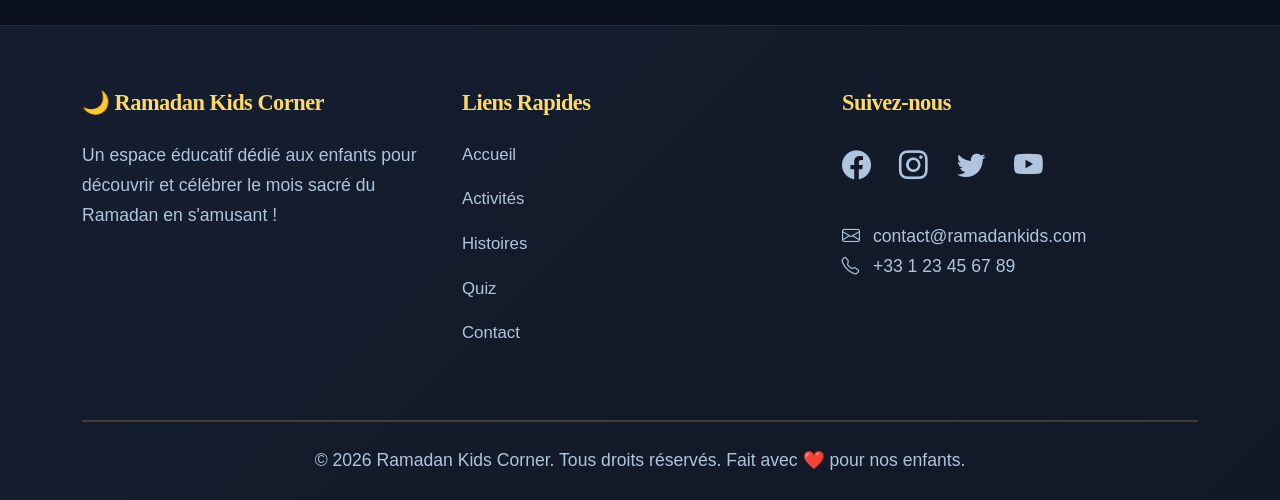
==== commit 02188236: "3 commit" ====
--- a/index.html
+++ b/index.html
@@ -15,71 +15,98 @@
     <!-- Custom CSS -->
     <link rel="stylesheet" href="assets/css/style.css">
     <link rel="stylesheet" href="assets/css/theme-modern.css">
+    <link rel="stylesheet" href="assets/css/splash-screen.css">
+    <link rel="stylesheet" href="assets/css/pop-bounce.css">
 </head>
 <body>
     
-    <!-- Navigation -->
-    <nav class="navbar navbar-expand-lg sticky-top navbar-modern">
-        <div class="container">
-            <a class="navbar-brand" href="index.html">
-                <span>🌙</span> Ramadan Kids Corner
+    <!-- Navigation Bubble UI -->
+    <nav class="navbar-bubble sticky-top">
+        <div class="container">
+            <!-- Logo avec Lune Souriante -->
+            <a class="navbar-bubble-brand" href="index.html">
+                <span class="brand-icon">🌙</span>
+                <span class="brand-text">Ramadan Kids</span>
             </a>
-            <button class="navbar-toggler" type="button" data-bs-toggle="collapse" data-bs-target="#navbarNav" 
-                    aria-controls="navbarNav" aria-expanded="false" aria-label="Toggle navigation">
-                <span class="navbar-toggler-icon"></span>
-            </button>
-            <div class="collapse navbar-collapse" id="navbarNav">
-                <ul class="navbar-nav ms-auto align-items-center">
-                    <li class="nav-item">
-                        <a class="nav-link" href="index.html">Accueil</a>
-                    </li>
-                    <li class="nav-item">
-                        <a class="nav-link" href="activites.html">Activités</a>
-                    </li>
-                    <li class="nav-item">
-                        <a class="nav-link" href="histoires.html">Histoires</a>
-                    </li>
-                    <li class="nav-item">
-                        <a class="nav-link" href="quiz.html">Quiz</a>
-                    </li>
-                    <li class="nav-item">
-                        <a class="nav-link" href="contact.html">Contact</a>
-                    </li>
-                    <li class="nav-item ms-lg-3">
-                        <a href="activites.html" class="btn btn-cta">Commencer</a>
-                    </li>
-                </ul>
-            </div>
+            
+            <!-- Menu Iconographique -->
+            <ul class="navbar-bubble-menu">
+                <li class="nav-bubble-item">
+                    <a class="nav-bubble-link nav-home active" href="index.html">
+                        <span class="nav-bubble-icon">🏠</span>
+                        <span class="nav-bubble-text">Accueil</span>
+                    </a>
+                </li>
+                <li class="nav-bubble-item">
+                    <a class="nav-bubble-link nav-activities" href="activites.html">
+                        <span class="nav-bubble-icon">🎨</span>
+                        <span class="nav-bubble-text">Activités</span>
+                    </a>
+                </li>
+                <li class="nav-bubble-item">
+                    <a class="nav-bubble-link nav-stories" href="histoires.html">
+                        <span class="nav-bubble-icon">🌙</span>
+                        <span class="nav-bubble-text">Histoires</span>
+                    </a>
+                </li>
+                <li class="nav-bubble-item">
+                    <a class="nav-bubble-link nav-quiz" href="quiz.html">
+                        <span class="nav-bubble-icon">🎮</span>
+                        <span class="nav-bubble-text">Quiz</span>
+                    </a>
+                </li>
+                <li class="nav-bubble-item">
+                    <a class="nav-bubble-link nav-contact" href="contact.html">
+                        <span class="nav-bubble-icon">📧</span>
+                        <span class="nav-bubble-text">Contact</span>
+                    </a>
+                </li>
+                <li class="nav-bubble-item">
+                    <button type="button" id="muteBtn" class="nav-bubble-link sound-enabled" title="Activer/Désactiver le son">
+                        <span class="nav-bubble-icon">🔊</span>
+                    </button>
+                </li>
+            </ul>
         </div>
     </nav>
 
     <!-- Hero Section -->
-    <section class="hero-section">
-        <div class="container">
-            <div class="row align-items-center">
-                <div class="col-lg-8 mx-auto text-center">
-                    <h1 class="hero-title">Bienvenue dans ton Coin Ramadan ! 🌙</h1>
-                    <p class="hero-subtitle">Découvre l'histoire de la lune, apprends en t'amusant et partage la magie du Ramadan avec nous !</p>
+    <section class="hero-section hero-magical">
+        <div class="stars-layer" aria-hidden="true"></div>
+        <div class="container">
+            <div class="row align-items-center g-4">
+                <div class="col-lg-6">
+                    <div class="hero-illustration-wrap">
+                        <img src="https://images.unsplash.com/photo-1513151233558-d860c5398176?w=1400&h=900&fit=crop" alt="Ciel nocturne magique avec lanternes et ambiance Ramadan" class="hero-illustration">
+                        <div class="hero-mascot-bubble">🐱🎩 Salam !</div>
+                    </div>
+                </div>
+                <div class="col-lg-6 text-center text-lg-start">
+                    <h1 class="hero-title">Bienvenue dans ton Coin Ramadan Magique ! 🌙</h1>
+                    <p class="hero-subtitle">Un ciel étoilé, des lanternes colorées, des jeux éducatifs et des aventures pour apprendre le Ramadan en s'amusant.</p>
                     <a href="activites.html" class="btn btn-warning btn-lg me-3 mb-3">
-                        <i class="bi bi-stars me-2"></i> Explore les activités
+                        <i class="bi bi-palette-fill me-2"></i> Explore les activités 🎨
                     </a>
                     <a href="histoires.html" class="btn btn-success btn-lg mb-3">
-                        <i class="bi bi-book me-2"></i> Lis les histoires
-                    </a>
-                </div>
-            </div>
-        </div>
-    </section>
+                        <i class="bi bi-moon-stars-fill me-2"></i> Lis les histoires 🌙
+                    </a>
+                </div>
+            </div>
+        </div>
+    </section>
+
+    <div class="wave-divider" aria-hidden="true"></div>
 
     <!-- Main Activities Section -->
     <section class="section">
         <div class="container">
-            <h2 class="section-title">Que veux-tu faire aujourd'hui ?</h2>
+            <h2 class="section-title title-gold">Que veux-tu faire aujourd'hui ?</h2>
             
             <div class="row g-4">
                 <!-- Activity 1: Colorier -->
                 <div class="col-md-4">
                     <div class="activity-card card gold">
+                        <span class="fun-badge">Nouveau !</span>
                         <span class="icon">🎨</span>
                         <h3>Colorier et Créer</h3>
                         <p>Télécharge des dessins magnifiques à colorier et donne vie à tes créations artistiques !</p>
@@ -92,6 +119,7 @@
                 <!-- Activity 2: Cuisiner -->
                 <div class="col-md-4">
                     <div class="activity-card card green">
+                        <span class="fun-badge">Facile !</span>
                         <span class="icon">🍪</span>
                         <h3>Cuisiner en Famille</h3>
                         <p>Des recettes faciles et délicieuses pour partager le repas du Ramadan avec tes proches !</p>
@@ -104,6 +132,7 @@
                 <!-- Activity 3: Apprendre -->
                 <div class="col-md-4">
                     <div class="activity-card card purple">
+                        <span class="fun-badge">Génial !</span>
                         <span class="icon">📖</span>
                         <h3>Apprendre et Grandir</h3>
                         <p>Plonge dans les belles histoires du Ramadan et découvre de précieuses leçons de vie !</p>
@@ -116,6 +145,7 @@
                 <!-- Activity 4: Quiz -->
                 <div class="col-md-4">
                     <div class="activity-card card orange">
+                        <span class="fun-badge">Top !</span>
                         <span class="icon">🎮</span>
                         <h3>Tester tes Connaissances</h3>
                         <p>Joue aux quiz interactifs et montre tout ce que tu as appris sur le Ramadan !</p>
@@ -131,7 +161,7 @@
     <!-- Features Section -->
     <section class="section surface-panel">
         <div class="container">
-            <h2 class="section-title">Pourquoi c'est super ici ?</h2>
+            <h2 class="section-title title-green">Pourquoi c'est super ici ?</h2>
             
             <div class="row g-4">
                 <div class="col-md-6 col-lg-3">
@@ -166,12 +196,14 @@
         </div>
     </section>
 
+    <div class="wave-divider" aria-hidden="true"></div>
+
     <!-- Call to Action -->
     <section class="section cta-gradient-section">
         <div class="container">
             <div class="row">
                 <div class="col-lg-8 mx-auto text-center text-white">
-                    <h2 class="display-5 fw-bold mb-4">Prêt à commencer l'aventure ?</h2>
+                    <h2 class="display-5 fw-bold mb-4 title-orange">Prêt à commencer l'aventure ?</h2>
                     <p class="lead mb-4">Rejoins des milliers d'enfants qui s'amusent en apprenant sur le Ramadan !</p>
                     <a href="activites.html" class="btn btn-light btn-lg">
                         Commencer maintenant <i class="bi bi-rocket-takeoff ms-2"></i>
@@ -222,6 +254,9 @@
     
     <!-- Custom JavaScript -->
     <script src="assets/js/main.js"></script>
+    <script src="assets/js/splash-screen.js"></script>
+        <script src="assets/js/immersive-sound.js"></script>
+    <script src="assets/js/pop-bounce.js"></script>
 
 </body>
 </html>
--- a/assets/css/style.css
+++ b/assets/css/style.css
@@ -11,6 +11,9 @@
     --color-orange: #F9844A;
     --color-green: #43AA8B;
     --color-purple: #7B5EA7;
+    --kids-purple: #7B5EA7;
+    --kids-gold: #F9C74F;
+    --kids-green: #43AA8B;
     
     /* Neutrals */
     --color-dark: #2d1b4e;
@@ -43,8 +46,8 @@
     --transition-slow: 0.5s cubic-bezier(0.4, 0, 0.2, 1);
 }
 
-/* ===== TYPOGRAPHY - FREDOKA & QUICKSAND ===== */
-@import url('https://fonts.googleapis.com/css2?family=Fredoka:wght@400;500;600;700&family=Quicksand:wght@400;500;600;700&display=swap');
+/* ===== TYPOGRAPHY - FREDOKA ONE & QUICKSAND ===== */
+@import url('https://fonts.googleapis.com/css2?family=Fredoka+One&family=Fredoka:wght@400;500;600;700&family=Quicksand:wght@400;500;600;700&display=swap');
 
 * {
     margin: 0;
--- a/assets/css/theme-modern.css
+++ b/assets/css/theme-modern.css
@@ -35,18 +35,225 @@
     color: var(--text-secondary);
 }
 
-/* Navbar */
-.navbar,
-.navbar.navbar-modern {
-    background: rgba(21, 30, 47, 0.92) !important;
-    backdrop-filter: blur(10px);
-    -webkit-backdrop-filter: blur(10px);
-    border-bottom: 1px solid rgba(255, 255, 255, 0.08);
-    box-shadow: 0 10px 30px rgba(0, 0, 0, 0.3);
-}
-
-.navbar-brand {
-    color: var(--gold) !important;
+/* ===============================================
+   NAVBAR BUBBLE UI - 0% Texte / 100% Plaisir
+   =============================================== */
+
+/* Conteneur Principal */
+.navbar-bubble {
+    background: rgba(21, 30, 47, 0.95) !important;
+    backdrop-filter: blur(15px);
+    -webkit-backdrop-filter: blur(15px);
+    border-bottom: 3px solid rgba(255, 217, 102, 0.2);
+    box-shadow: 0 10px 40px rgba(0, 0, 0, 0.4);
+    padding: 0.8rem 0;
+    z-index: 1050;
+}
+
+.navbar-bubble .container {
+    display: flex;
+    justify-content: space-between;
+    align-items: center;
+}
+
+/* Logo avec Lune Souriante */
+.navbar-bubble-brand {
+    display: flex;
+    align-items: center;
+    gap: 0.5rem;
+    text-decoration: none;
+    transition: transform 0.3s ease;
+}
+
+.navbar-bubble-brand:hover {
+    transform: scale(1.05);
+}
+
+.brand-icon {
+    font-size: 2rem;
+    filter: drop-shadow(0 0 10px rgba(255, 217, 102, 0.6));
+}
+
+.brand-text {
+    font-family: 'Fredoka One', cursive;
+    font-size: 1.3rem;
+    background: linear-gradient(135deg, var(--gold), var(--gold-light));
+    -webkit-background-clip: text;
+    -webkit-text-fill-color: transparent;
+    background-clip: text;
+}
+
+/* Menu Iconographique */
+.navbar-bubble-menu {
+    display: flex;
+    gap: 0.8rem;
+    margin: 0;
+    padding: 0;
+    list-style: none;
+}
+
+.nav-bubble-item {
+    position: relative;
+}
+
+/* Carte-Bouton Verticale */
+.nav-bubble-link {
+    display: flex;
+    flex-direction: column;
+    align-items: center;
+    justify-content: center;
+    padding: 0.8rem 1rem;
+    border-radius: 25px;
+    text-decoration: none;
+    min-width: 80px;
+    transition: all 0.3s cubic-bezier(0.34, 1.56, 0.64, 1);
+    position: relative;
+    box-shadow: 0 4px 0 rgba(0, 0, 0, 0.2);
+}
+
+/* Icônes Géantes */
+.nav-bubble-icon {
+    font-size: 2.5rem;
+    margin-bottom: 0.25rem;
+    filter: drop-shadow(0 2px 4px rgba(0, 0, 0, 0.3));
+    transition: transform 0.3s ease;
+}
+
+/* Texte Minimaliste */
+.nav-bubble-text {
+    font-family: 'Fredoka', sans-serif;
+    font-size: 0.7rem;
+    font-weight: 600;
+    color: rgba(255, 255, 255, 0.95);
+    text-transform: uppercase;
+    letter-spacing: 0.5px;
+}
+
+/* Couleurs Thématiques par Page */
+.nav-home {
+    background: linear-gradient(135deg, #9B87C4, #7B5EA7);
+}
+
+.nav-activities {
+    background: linear-gradient(135deg, #5FD4A8, #43AA8B);
+}
+
+.nav-stories {
+    background: linear-gradient(135deg, #FFB347, #FF9A3C);
+}
+
+.nav-quiz {
+    background: linear-gradient(135deg, #FF6B9D, #E84393);
+}
+
+.nav-contact {
+    background: linear-gradient(135deg, #74B9FF, #4A9FE8);
+}
+
+/* 🎯 Animation "Danse" au Survol */
+.nav-bubble-link:hover {
+    transform: translateY(-4px) rotate(5deg);
+    box-shadow: 0 8px 0 rgba(0, 0, 0, 0.25), 0 12px 30px rgba(0, 0, 0, 0.3);
+}
+
+.nav-bubble-link:hover .nav-bubble-icon {
+    transform: scale(1.15);
+}
+
+/* 🎯 Effet Tactile - Bouton Enfoncé */
+.nav-bubble-link:active {
+    transform: translateY(4px) rotate(0deg);
+    box-shadow: 0 0 0 rgba(0, 0, 0, 0.2);
+    transition: all 0.1s ease;
+}
+
+/* État Actif (Page Courante) */
+.nav-bubble-link.active {
+    box-shadow: 0 6px 0 rgba(0, 0, 0, 0.3), inset 0 0 20px rgba(255, 255, 255, 0.15);
+    transform: scale(1.05);
+}
+
+.nav-bubble-link.active .nav-bubble-icon {
+    animation: iconBounce 0.6s ease infinite alternate;
+}
+
+@keyframes iconBounce {
+    0% { transform: translateY(0); }
+    100% { transform: translateY(-4px); }
+}
+
+/* 📱 RESPONSIVE - Tab Bar Mobile */
+@media (max-width: 768px) {
+    .navbar-bubble {
+        position: fixed;
+        bottom: 0;
+        top: auto;
+        left: 0;
+        right: 0;
+        border-bottom: none;
+        border-top: 3px solid rgba(255, 217, 102, 0.3);
+        padding: 0.5rem 0 0.8rem;
+        background: rgba(10, 15, 30, 0.98) !important;
+    }
+
+    .navbar-bubble .container {
+        max-width: 100%;
+        padding: 0 0.5rem;
+    }
+
+    .navbar-bubble-brand {
+        position: fixed;
+        top: 1rem;
+        left: 1rem;
+        z-index: 1051;
+        background: rgba(21, 30, 47, 0.95);
+        padding: 0.5rem 1rem;
+        border-radius: 50px;
+        box-shadow: 0 4px 20px rgba(0, 0, 0, 0.4);
+    }
+
+    .brand-text {
+        font-size: 1rem;
+    }
+
+    .brand-icon {
+        font-size: 1.5rem;
+    }
+
+    .navbar-bubble-menu {
+        width: 100%;
+        justify-content: space-around;
+        gap: 0.3rem;
+    }
+
+    .nav-bubble-link {
+        min-width: 70px;
+        padding: 0.6rem 0.5rem;
+        border-radius: 20px;
+    }
+
+    .nav-bubble-icon {
+        font-size: 2rem;
+    }
+
+    .nav-bubble-text {
+        font-size: 0.65rem;
+    }
+
+    /* Espace pour éviter que le contenu soit caché sous la tab bar */
+    body {
+        padding-bottom: 90px;
+    }
+}
+
+@media (max-width: 480px) {
+    .nav-bubble-icon {
+        font-size: 1.8rem;
+    }
+    
+    .nav-bubble-text {
+        font-size: 0.6rem;
+    }
 }
 
 .navbar-nav .nav-link {
@@ -350,3 +557,228 @@
         grid-template-columns: 1fr;
     }
 }
+
+/* ==================================================
+   Univers Immersif & Magique - Kids Edutainment
+   ================================================== */
+
+:root {
+    --kids-purple: #7B5EA7;
+    --kids-gold: #F9C74F;
+    --kids-green: #43AA8B;
+}
+
+.navbar-nav .nav-link[href="index.html"]::before {
+    content: "🕌 ";
+}
+
+.navbar-nav .nav-link[href="activites.html"]::before {
+    content: "🎨 ";
+}
+
+.navbar-nav .nav-link[href="histoires.html"]::before {
+    content: "🌙 ";
+}
+
+.navbar .nav-link[href="contact.html"] {
+    animation: heartPulse 1.8s ease-in-out infinite;
+}
+
+@keyframes heartPulse {
+    0%, 100% { transform: scale(1); }
+    40% { transform: scale(1.08); }
+    60% { transform: scale(1.03); }
+}
+
+.btn,
+.btn-cta {
+    border-radius: 50px;
+    border-bottom: 5px solid rgba(0, 0, 0, 0.22);
+}
+
+.section-title {
+    font-family: 'Fredoka One', 'Fredoka', cursive;
+}
+
+.title-gold { color: var(--kids-gold) !important; }
+.title-green { color: var(--kids-green) !important; }
+.title-orange { color: #F9844A !important; }
+
+.activity-card {
+    position: relative;
+}
+
+.activity-card.gold { border: 2px solid rgba(249, 199, 79, 0.5) !important; }
+.activity-card.green { border: 2px solid rgba(67, 170, 139, 0.5) !important; }
+.activity-card.orange { border: 2px solid rgba(249, 132, 74, 0.5) !important; }
+.activity-card.purple { border: 2px solid rgba(123, 94, 167, 0.5) !important; }
+
+.activity-card:hover,
+.quiz-card:hover,
+.card:hover {
+    transform: scale(1.05);
+    box-shadow: 0 20px 45px rgba(0, 0, 0, 0.35);
+}
+
+.fun-badge {
+    position: absolute;
+    top: 14px;
+    left: 14px;
+    padding: 0.35rem 0.75rem;
+    border-radius: 999px;
+    background: linear-gradient(135deg, #FF8A65, #FFB74D);
+    color: #fff;
+    font-size: 0.78rem;
+    font-weight: 800;
+    border-bottom: 3px solid rgba(0, 0, 0, 0.22);
+    z-index: 3;
+}
+
+.hero-magical {
+    position: relative;
+    overflow: hidden;
+}
+
+.stars-layer {
+    position: absolute;
+    inset: 0;
+    background-image:
+        radial-gradient(circle at 10% 20%, rgba(255, 255, 255, 0.9) 1px, transparent 2px),
+        radial-gradient(circle at 70% 15%, rgba(255, 255, 255, 0.7) 1px, transparent 2px),
+        radial-gradient(circle at 35% 70%, rgba(255, 255, 255, 0.75) 1px, transparent 2px),
+        radial-gradient(circle at 85% 60%, rgba(255, 255, 255, 0.8) 1px, transparent 2px);
+    animation: twinkleStars 3.5s ease-in-out infinite;
+    pointer-events: none;
+    opacity: 0.7;
+}
+
+@keyframes twinkleStars {
+    0%, 100% { opacity: 0.45; }
+    50% { opacity: 1; }
+}
+
+.hero-illustration-wrap {
+    position: relative;
+}
+
+.hero-illustration {
+    width: 100%;
+    height: min(55vh, 440px);
+    object-fit: cover;
+    border-radius: 32px;
+    border: 3px solid rgba(255, 217, 102, 0.35);
+    box-shadow: 0 20px 40px rgba(0, 0, 0, 0.35);
+}
+
+.hero-mascot-bubble {
+    position: absolute;
+    right: 16px;
+    bottom: 16px;
+    background: linear-gradient(135deg, #FFD966, #F9C74F);
+    color: #111827;
+    font-weight: 800;
+    padding: 0.65rem 0.9rem;
+    border-radius: 999px;
+    border-bottom: 4px solid rgba(0, 0, 0, 0.25);
+}
+
+.wave-divider {
+    height: 64px;
+    background:
+        radial-gradient(50px 24px at 20% 0, var(--dark-surface) 98%, transparent 100%),
+        radial-gradient(60px 26px at 55% 0, var(--dark-surface) 98%, transparent 100%),
+        radial-gradient(50px 24px at 85% 0, var(--dark-surface) 98%, transparent 100%);
+    opacity: 0.95;
+}
+
+.kids-mascot-guide {
+    position: fixed;
+    bottom: 24px;
+    left: 18px;
+    z-index: 1100;
+    width: 62px;
+    height: 62px;
+    display: flex;
+    align-items: center;
+    justify-content: center;
+    font-size: 1.9rem;
+    border-radius: 50%;
+    background: linear-gradient(135deg, #FFD966, #F9C74F);
+    border-bottom: 5px solid rgba(0, 0, 0, 0.25);
+    box-shadow: 0 10px 20px rgba(0, 0, 0, 0.25);
+    animation: mascotFloat 2.4s ease-in-out infinite;
+}
+
+@keyframes mascotFloat {
+    0%, 100% { transform: translateY(0px); }
+    50% { transform: translateY(-8px); }
+}
+
+@media (max-width: 576px) {
+    .hero-illustration {
+        height: 50vh;
+    }
+
+    .kids-mascot-guide {
+        width: 54px;
+        height: 54px;
+        font-size: 1.6rem;
+    }
+
+    /* ===============================================
+       IMMERSIVE SOUND BUTTON
+       =============================================== */
+
+    #muteBtn {
+        border: none;
+        background: none;
+        padding: 0;
+        cursor: pointer;
+        display: flex !important;
+        align-items: center;
+        justify-content: center;
+        width: 50px;
+        height: 50px;
+        border-radius: 50%;
+        transition: all 0.3s ease;
+        position: relative;
+    }
+
+    #muteBtn.sound-enabled {
+        background: linear-gradient(135deg, var(--gold), var(--emerald));
+        box-shadow: 0 4px 15px rgba(255, 217, 102, 0.3);
+        animation: iconBounce 2s infinite;
+    }
+
+    #muteBtn.sound-muted {
+        background: linear-gradient(135deg, #6c757d, #495057);
+        box-shadow: 0 4px 15px rgba(108, 117, 125, 0.2);
+    }
+
+    #muteBtn:hover {
+        transform: scale(1.12);
+    }
+
+    #muteBtn:active {
+        transform: scale(0.95);
+    }
+
+    #muteBtn .nav-bubble-icon {
+        font-size: 1.4rem;
+        display: flex;
+        align-items: center;
+        justify-content: center;
+    }
+
+    /* Responsive */
+    @media (max-width: 768px) {
+        #muteBtn {
+            width: 45px;
+            height: 45px;
+        }
+
+        #muteBtn .nav-bubble-icon {
+            font-size: 1.2rem;
+        }
+    }
+}
--- a/assets/css/splash-screen.css
+++ b/assets/css/splash-screen.css
@@ -0,0 +1,250 @@
+/* ===============================================
+   SPLASH SCREEN - Mascotte Dansante
+   Welcome Animation for Kids
+   =============================================== */
+
+.splash-screen {
+    position: fixed;
+    top: 0;
+    left: 0;
+    right: 0;
+    bottom: 0;
+    background: linear-gradient(135deg, #7B5EA7, #4A9FE8);
+    display: flex;
+    flex-direction: column;
+    align-items: center;
+    justify-content: center;
+    z-index: 9999;
+    animation: splashFadeOut 0.6s ease-in 2.8s forwards;
+    gap: 2rem;
+}
+
+@keyframes splashFadeOut {
+    0% {
+        opacity: 1;
+        visibility: visible;
+    }
+    100% {
+        opacity: 0;
+        visibility: hidden;
+    }
+}
+
+/* Fond avec étoiles animées */
+.splash-stars {
+    position: absolute;
+    top: 0;
+    left: 0;
+    right: 0;
+    bottom: 0;
+    overflow: hidden;
+    pointer-events: none;
+}
+
+.splash-star {
+    position: absolute;
+    width: 2px;
+    height: 2px;
+    background: white;
+    border-radius: 50%;
+    animation: twinkleStarsSplash 1.5s ease-in-out infinite;
+}
+
+@keyframes twinkleStarsSplash {
+    0%, 100% { opacity: 0.3; }
+    50% { opacity: 1; }
+}
+
+/* Confettis */
+.splash-confetti {
+    position: absolute;
+    width: 8px;
+    height: 8px;
+    background: #FFD966;
+    border-radius: 50%;
+    animation: fallConfetti 2.5s ease-in infinite;
+    pointer-events: none;
+}
+
+.splash-confetti.pink { background: #FF6B9D; }
+.splash-confetti.green { background: #43AA8B; }
+.splash-confetti.purple { background: #9B59B6; }
+
+@keyframes fallConfetti {
+    0% {
+        transform: translateY(-10px) rotate(0deg);
+        opacity: 1;
+    }
+    100% {
+        transform: translateY(100vh) rotate(360deg);
+        opacity: 0;
+    }
+}
+
+/* Conteneur de contenu */
+.splash-content {
+    position: relative;
+    z-index: 10;
+    text-align: center;
+    animation: scaleIn 0.6s cubic-bezier(0.34, 1.56, 0.64, 1) 0.2s both;
+}
+
+@keyframes scaleIn {
+    0% {
+        transform: scale(0.5);
+        opacity: 0;
+    }
+    100% {
+        transform: scale(1);
+        opacity: 1;
+    }
+}
+
+/* Mascotte */
+.splash-mascot {
+    font-size: 8rem;
+    margin-bottom: 1rem;
+    animation: mascotDance 0.8s ease-in-out infinite;
+    filter: drop-shadow(0 5px 15px rgba(0, 0, 0, 0.3));
+}
+
+@keyframes mascotDance {
+    0%, 100% {
+        transform: translateY(0) rotate(0deg);
+    }
+    25% {
+        transform: translateY(-20px) rotate(-5deg);
+    }
+    50% {
+        transform: translateY(-10px) rotate(5deg);
+    }
+    75% {
+        transform: translateY(-15px) rotate(-3deg);
+    }
+}
+
+/* Bulle de dialogue */
+.splash-dialog {
+    background: white;
+    padding: 1.5rem 2rem;
+    border-radius: 30px;
+    position: relative;
+    box-shadow: 0 10px 30px rgba(0, 0, 0, 0.2);
+    max-width: 350px;
+    animation: bubblePop 0.6s cubic-bezier(0.34, 1.56, 0.64, 1) 0.8s both;
+}
+
+@keyframes bubblePop {
+    0% {
+        transform: scale(0);
+        opacity: 0;
+    }
+    100% {
+        transform: scale(1);
+        opacity: 1;
+    }
+}
+
+.splash-dialog::after {
+    content: '';
+    position: absolute;
+    bottom: -15px;
+    left: 30px;
+    width: 0;
+    height: 0;
+    border-left: 15px solid transparent;
+    border-right: 0;
+    border-top: 15px solid white;
+}
+
+.splash-dialog h2 {
+    font-family: 'Fredoka One', cursive;
+    color: #7B5EA7;
+    font-size: 1.8rem;
+    margin: 0 0 0.5rem 0;
+}
+
+.splash-dialog p {
+    color: #4A9FE8;
+    font-size: 1.1rem;
+    margin: 0;
+    font-weight: 500;
+}
+
+/* Boutons */
+.splash-buttons {
+    display: flex;
+    gap: 1rem;
+    margin-top: 2rem;
+    flex-wrap: wrap;
+    justify-content: center;
+    animation: buttonsSlideUp 0.6s cubic-bezier(0.34, 1.56, 0.64, 1) 1.2s both;
+}
+
+@keyframes buttonsSlideUp {
+    0% {
+        transform: translateY(30px);
+        opacity: 0;
+    }
+    100% {
+        transform: translateY(0);
+        opacity: 1;
+    }
+}
+
+.splash-btn {
+    padding: 0.9rem 2rem;
+    font-size: 1rem;
+    border-radius: 50px;
+    border: none;
+    font-weight: 700;
+    cursor: pointer;
+    transition: all 0.3s cubic-bezier(0.34, 1.56, 0.64, 1);
+    box-shadow: 0 4px 0 rgba(0, 0, 0, 0.2);
+    text-transform: uppercase;
+    letter-spacing: 0.5px;
+}
+
+.splash-btn-primary {
+    background: linear-gradient(135deg, var(--kids-gold, #F9C74F), #FFE56D);
+    color: #1a1a1a;
+}
+
+.splash-btn-primary:hover {
+    transform: translateY(-4px);
+    box-shadow: 0 6px 0 rgba(0, 0, 0, 0.25), 0 10px 25px rgba(0, 0, 0, 0.2);
+}
+
+.splash-btn-primary:active {
+    transform: translateY(2px);
+    box-shadow: 0 2px 0 rgba(0, 0, 0, 0.2);
+}
+
+/* Responsive */
+@media (max-width: 768px) {
+    .splash-mascot {
+        font-size: 5rem;
+    }
+
+    .splash-dialog {
+        max-width: 280px;
+        padding: 1.2rem 1.5rem;
+    }
+
+    .splash-dialog h2 {
+        font-size: 1.5rem;
+    }
+
+    .splash-dialog p {
+        font-size: 0.95rem;
+    }
+
+    .splash-buttons {
+        flex-direction: column;
+        gap: 0.8rem;
+    }
+
+    .splash-btn {
+        width: 100%;
+    }
+}
--- a/assets/css/pop-bounce.css
+++ b/assets/css/pop-bounce.css
@@ -0,0 +1,266 @@
+/* ===============================================
+   POP & BOUNCE ANIMATIONS
+   Dynamic entrance effects for kids
+   =============================================== */
+
+/* Animation Pop & Bounce - Apparition */
+@keyframes popBounceIn {
+    0% {
+        opacity: 0;
+        transform: scale(0);
+    }
+    60% {
+        opacity: 1;
+        transform: scale(1.15);
+    }
+    80% {
+        transform: scale(0.95);
+    }
+    100% {
+        transform: scale(1);
+    }
+}
+
+/* Bounce au hover */
+@keyframes hoverBounce {
+    0% {
+        transform: scale(1);
+    }
+    50% {
+        transform: scale(1.08);
+    }
+    100% {
+        transform: scale(1);
+    }
+}
+
+/* Fade & Slide Up */
+@keyframes fadeSlideUp {
+    0% {
+        opacity: 0;
+        transform: translateY(30px);
+    }
+    100% {
+        opacity: 1;
+        transform: translateY(0);
+    }
+}
+
+/* Rotation entrance */
+@keyframes rotateIn {
+    0% {
+        opacity: 0;
+        transform: scale(0) rotate(-45deg);
+    }
+    60% {
+        transform: scale(1.1) rotate(10deg);
+    }
+    100% {
+        opacity: 1;
+        transform: scale(1) rotate(0deg);
+    }
+}
+
+/* Shine effect */
+@keyframes shineEffect {
+    0% {
+        background-position: -1000px 0;
+    }
+    100% {
+        background-position: 1000px 0;
+    }
+}
+
+/* ===============================================
+   APPLY ANIMATIONS TO ELEMENTS
+   =============================================== */
+
+/* Cartes d'activités */
+.activity-card,
+.quiz-card,
+.quiz-game-card,
+.quiz-card-modern,
+.info-card,
+.story-item,
+.moral-modern {
+    animation: popBounceIn 0.6s cubic-bezier(0.34, 1.56, 0.64, 1) both;
+}
+
+/* Hover effect on cards */
+.activity-card:hover,
+.quiz-card:hover,
+.quiz-game-card:hover,
+.info-card:hover,
+.story-item:hover {
+    animation: hoverBounce 0.4s ease-in-out;
+}
+
+/* Titres et headings */
+h1, h2, h3, h4, h5, h6 {
+    animation: fadeSlideUp 0.8s cubic-bezier(0.34, 1.56, 0.64, 1) both;
+}
+
+/* Images avec entrance */
+img {
+    animation: popBounceIn 0.7s cubic-bezier(0.34, 1.56, 0.64, 1) both;
+}
+
+/* Boutons */
+.btn,
+button {
+    animation: popBounceIn 0.6s cubic-bezier(0.34, 1.56, 0.64, 1) both;
+}
+
+.btn:hover,
+button:hover {
+    animation: hoverBounce 0.4s ease-in-out;
+}
+
+/* Sections */
+.section,
+.hero-section {
+    animation: fadeSlideUp 0.8s cubic-bezier(0.34, 1.56, 0.64, 1) both;
+}
+
+/* Badge et petits éléments */
+.badge,
+.badge-hero,
+.fun-badge {
+    animation: rotateIn 0.6s cubic-bezier(0.34, 1.56, 0.64, 1) both;
+}
+
+/* Navbar */
+.navbar-bubble {
+    animation: fadeSlideUp 0.6s cubic-bezier(0.34, 1.56, 0.64, 1) both;
+}
+
+/* ===============================================
+   STAGGER DELAYS - Cascade d'apparitions
+   =============================================== */
+
+/* Stagger pour les enfants directs */
+.row > * {
+    animation-delay: calc(var(--stagger-index, 0) * 0.15s);
+}
+
+/* Stagger pour les cartes de quiz */
+.quiz-card:nth-child(1) { animation-delay: 0s; }
+.quiz-card:nth-child(2) { animation-delay: 0.15s; }
+.quiz-card:nth-child(3) { animation-delay: 0.3s; }
+.quiz-card:nth-child(4) { animation-delay: 0.45s; }
+.quiz-card:nth-child(5) { animation-delay: 0.6s; }
+.quiz-card:nth-child(6) { animation-delay: 0.75s; }
+
+/* Stagger pour les cartes d'activités */
+.activity-card:nth-child(1) { animation-delay: 0s; }
+.activity-card:nth-child(2) { animation-delay: 0.15s; }
+.activity-card:nth-child(3) { animation-delay: 0.3s; }
+.activity-card:nth-child(4) { animation-delay: 0.45s; }
+
+/* Stagger pour game cards */
+.quiz-game-card:nth-child(1) { animation-delay: 0s; }
+.quiz-game-card:nth-child(2) { animation-delay: 0.15s; }
+.quiz-game-card:nth-child(3) { animation-delay: 0.3s; }
+
+/* Stagger pour stories */
+.story-item:nth-child(1) { animation-delay: 0s; }
+.story-item:nth-child(2) { animation-delay: 0.15s; }
+.story-item:nth-child(3) { animation-delay: 0.3s; }
+.story-item:nth-child(4) { animation-delay: 0.45s; }
+.story-item:nth-child(5) { animation-delay: 0.6s; }
+.story-item:nth-child(6) { animation-delay: 0.75s; }
+
+/* Stagger pour info cards */
+.info-card:nth-child(1) { animation-delay: 0s; }
+.info-card:nth-child(2) { animation-delay: 0.15s; }
+.info-card:nth-child(3) { animation-delay: 0.3s; }
+.info-card:nth-child(4) { animation-delay: 0.45s; }
+
+/* ===============================================
+   INTERSECTION OBSERVER - Scroll Trigger
+   =============================================== */
+
+/* Elements à animer au scroll */
+.pop-on-scroll {
+    opacity: 0;
+    animation: popBounceIn 0.6s cubic-bezier(0.34, 1.56, 0.64, 1) forwards;
+}
+
+.pop-on-scroll.visible {
+    opacity: 1;
+}
+
+/* ===============================================
+   ENHANCED HOVER EFFECTS
+   =============================================== */
+
+.activity-card,
+.quiz-card,
+.quiz-game-card,
+.info-card,
+.story-item {
+    transition: all 0.3s cubic-bezier(0.34, 1.56, 0.64, 1);
+}
+
+.activity-card:hover,
+.quiz-card:hover,
+.quiz-game-card:hover {
+    transform: translateY(-8px);
+    box-shadow: 0 15px 40px rgba(0, 0, 0, 0.3);
+}
+
+.info-card:hover {
+    transform: translateY(-10px);
+    border-color: rgba(155, 89, 182, 0.5);
+}
+
+/* Shine effect sur hover */
+.quiz-card:hover::after {
+    content: '';
+    position: absolute;
+    top: 0;
+    left: -100%;
+    width: 100%;
+    height: 100%;
+    background: linear-gradient(90deg, transparent, rgba(255, 255, 255, 0.2), transparent);
+    animation: shineEffect 0.5s ease-in-out;
+    border-radius: inherit;
+}
+
+/* ===============================================
+   RESPONSIVE
+   =============================================== */
+
+@media (max-width: 768px) {
+    /* Réduit les délais sur mobile pour plus de rapidité */
+    .quiz-card:nth-child(1) { animation-delay: 0s; }
+    .quiz-card:nth-child(2) { animation-delay: 0.1s; }
+    .quiz-card:nth-child(3) { animation-delay: 0.2s; }
+    
+    .activity-card:nth-child(1) { animation-delay: 0s; }
+    .activity-card:nth-child(2) { animation-delay: 0.1s; }
+    .activity-card:nth-child(3) { animation-delay: 0.2s; }
+    .activity-card:nth-child(4) { animation-delay: 0.3s; }
+    
+    .quiz-game-card:nth-child(1) { animation-delay: 0s; }
+    .quiz-game-card:nth-child(2) { animation-delay: 0.1s; }
+    .quiz-game-card:nth-child(3) { animation-delay: 0.2s; }
+
+    h1, h2, h3 {
+        animation-delay: 0s !important;
+    }
+}
+
+@media (max-width: 480px) {
+    /* Animation plus rapide sur petits écrans */
+    .activity-card,
+    .quiz-card,
+    .quiz-game-card,
+    img {
+        animation-duration: 0.4s !important;
+    }
+
+    h1, h2, h3 {
+        animation-duration: 0.5s !important;
+    }
+}
